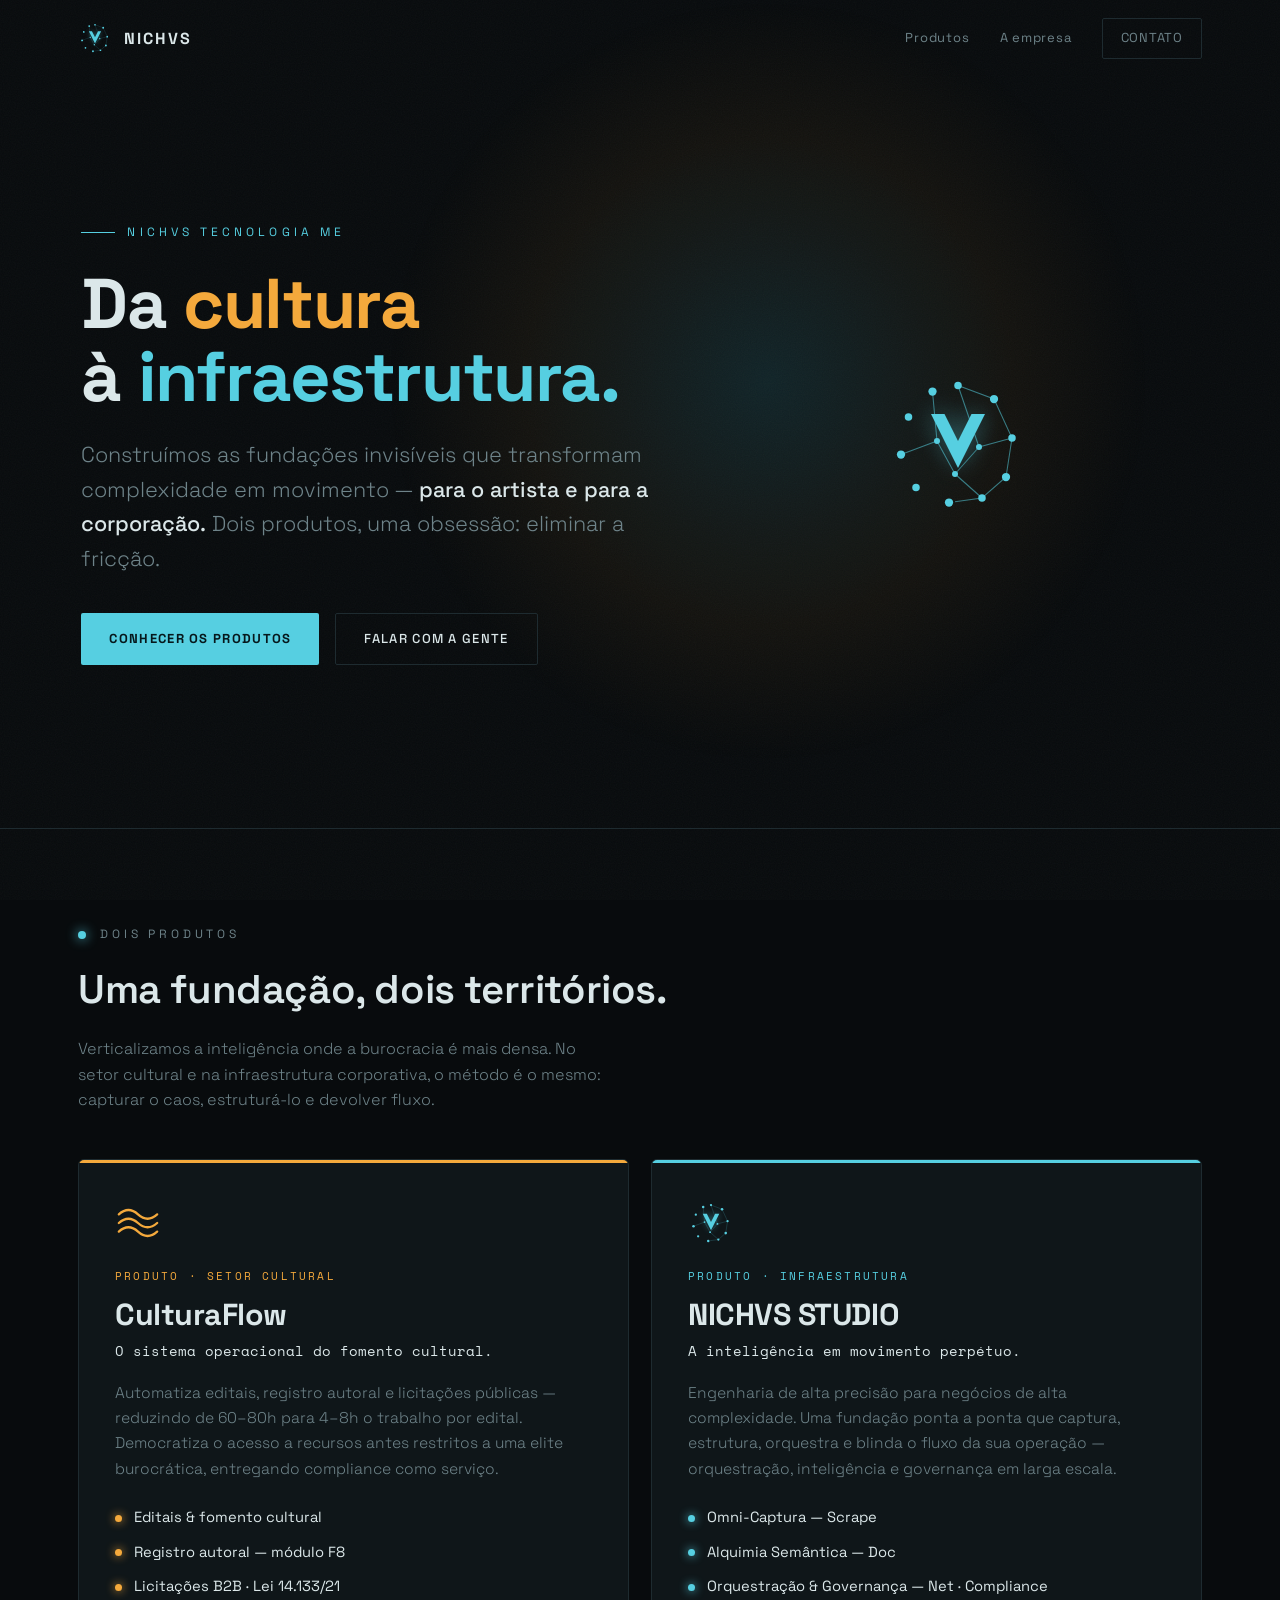
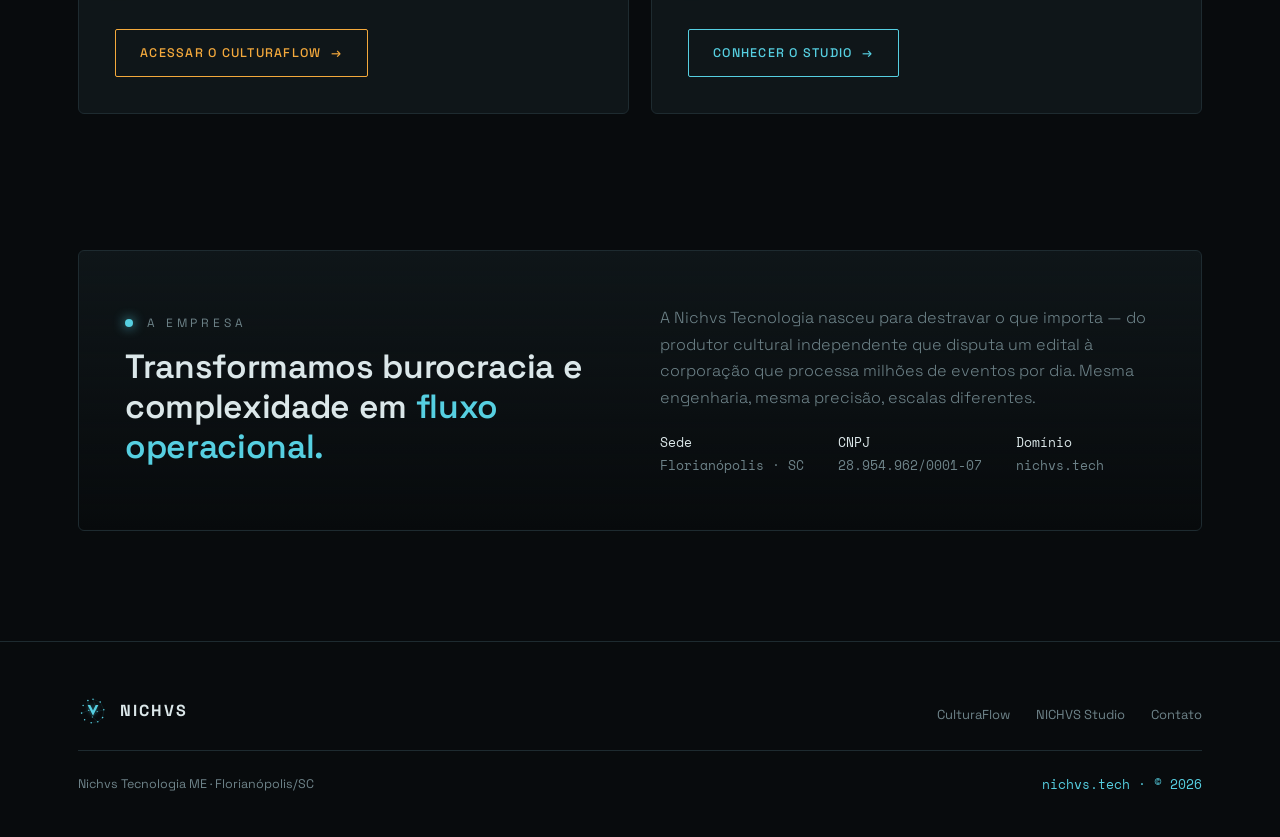
==== nichvs-tech.html @ a3f7020d "Add files via upload" ====
<!DOCTYPE html>
<html lang="pt-BR">
<head>
<meta charset="UTF-8" />
<meta name="viewport" content="width=device-width, initial-scale=1.0" />
<title>NICHVS Tecnologia — Da cultura à infraestrutura</title>
<meta name="description" content="Nichvs Tecnologia ME — dois produtos, uma obsessão: transformar complexidade em fluxo. CulturaFlow para o setor cultural e NICHVS STUDIO para infraestrutura de orquestração e governança." />
<link rel="preconnect" href="https://fonts.googleapis.com" />
<link rel="preconnect" href="https://fonts.gstatic.com" crossorigin />
<link href="https://fonts.googleapis.com/css2?family=Space+Grotesk:wght@300;400;500;600;700&family=Space+Mono:wght@400;700&display=swap" rel="stylesheet" />
<style>
  :root{
    --void:#080B0D;--surface:#0F1619;--surface-2:#131D21;
    --line:#1E2B30;--text:#DBE7E9;--muted:#6E8389;
    --brand:#56CFE1;          /* casa / Studio */
    --cultura:#F4A93C;        /* CulturaFlow */
    --maxw:1180px;
  }
  *{box-sizing:border-box;margin:0;padding:0}
  html{scroll-behavior:smooth;-webkit-text-size-adjust:100%}
  body{background:var(--void);color:var(--text);font-family:"Space Grotesk",system-ui,-apple-system,sans-serif;line-height:1.6;overflow-x:hidden;-webkit-font-smoothing:antialiased}
  body::before{content:"";position:fixed;inset:0;z-index:0;pointer-events:none;opacity:.04;background-image:url("data:image/svg+xml,%3Csvg xmlns='http://www.w3.org/2000/svg' width='160' height='160'%3E%3Cfilter id='n'%3E%3CfeTurbulence type='fractalNoise' baseFrequency='0.85' numOctaves='2'/%3E%3C/filter%3E%3Crect width='100%25' height='100%25' filter='url(%23n)'/%3E%3C/svg%3E")}
  .wrap{max-width:var(--maxw);margin:0 auto;padding:0 28px;position:relative;z-index:1}
  a{color:inherit;text-decoration:none}
  .mono{font-family:"Space Mono",ui-monospace,monospace}
  header{position:fixed;top:0;left:0;right:0;z-index:50;transition:background .35s ease,border-color .35s ease,padding .35s ease;border-bottom:1px solid transparent;padding:18px 0}
  header.scrolled{background:rgba(8,11,13,.78);-webkit-backdrop-filter:blur(14px);backdrop-filter:blur(14px);border-bottom:1px solid var(--line);padding:12px 0}
  .nav{display:flex;align-items:center;justify-content:space-between;gap:24px}
  .brand{display:flex;align-items:center;gap:12px;font-weight:700;letter-spacing:.12em}
  .brand svg{width:34px;height:34px;display:block}
  .nav-links{display:flex;gap:30px;align-items:center}
  .nav-links a{color:var(--muted);font-size:13px;letter-spacing:.06em;transition:color .2s}
  .nav-links a:hover{color:var(--text)}
  .nav-cta{border:1px solid var(--line);color:var(--text);padding:9px 18px;border-radius:2px;font-size:12px;letter-spacing:.12em;text-transform:uppercase;transition:all .25s}
  .nav-cta:hover{border-color:var(--brand);color:var(--brand);box-shadow:0 0 0 1px var(--brand) inset}
  @media(max-width:760px){.nav-links a:not(.nav-cta){display:none}}

  .hero{position:relative;min-height:92vh;display:flex;align-items:center;overflow:hidden}
  .hero-glow{position:absolute;top:46%;left:60%;transform:translate(-50%,-50%);width:820px;height:820px;max-width:130vw;border-radius:50%;background:radial-gradient(circle, rgba(86,207,225,.13) 0%, rgba(244,169,60,.05) 42%, transparent 66%);pointer-events:none;z-index:0}
  .hero-inner{display:grid;grid-template-columns:1.1fr .9fr;gap:48px;align-items:center;width:100%;padding:130px 0 70px}
  .eyebrow{font-size:12px;letter-spacing:.34em;text-transform:uppercase;color:var(--brand);display:flex;align-items:center;gap:12px;margin-bottom:26px}
  .eyebrow::before{content:"";width:34px;height:1px;background:var(--brand);display:inline-block}
  h1{font-size:clamp(2.5rem,6vw,4.4rem);line-height:1.04;font-weight:700;letter-spacing:-.02em}
  h1 .c{color:var(--cultura)}h1 .s{color:var(--brand)}
  .hero-tag{font-size:clamp(1.05rem,2.1vw,1.35rem);color:var(--muted);font-weight:300;max-width:42ch;margin-top:24px}
  .hero-tag b{color:var(--text);font-weight:500}
  .hero-actions{display:flex;gap:16px;flex-wrap:wrap;margin-top:36px}
  .btn{display:inline-flex;align-items:center;gap:10px;padding:15px 28px;border-radius:2px;font-size:13px;letter-spacing:.1em;text-transform:uppercase;font-weight:500;transition:all .25s}
  .btn-primary{background:var(--brand);color:#06181C;font-weight:700}
  .btn-primary:hover{background:#7BDDEC;transform:translateY(-2px);box-shadow:0 10px 30px -10px rgba(86,207,225,.5)}
  .btn-ghost{border:1px solid var(--line);color:var(--text)}
  .btn-ghost:hover{border-color:var(--brand);color:var(--brand)}
  .hero-mark{display:flex;justify-content:center;align-items:center}
  .hero-mark svg{width:min(380px,76vw);height:auto;overflow:visible}
  @media(max-width:880px){.hero-inner{grid-template-columns:1fr;gap:6px;padding:140px 0 60px}.hero-mark{order:-1;margin-bottom:14px}.hero-mark svg{width:min(240px,54vw)}}

  .net-line{stroke:var(--brand);stroke-width:1.4;opacity:.55;fill:none;stroke-dasharray:240;stroke-dashoffset:240;animation:draw 1.4s ease forwards}
  .net-node{fill:var(--brand)}
  .net-node.pulse{animation:pulse 3.2s ease-in-out infinite;transform-box:fill-box;transform-origin:center}
  .net-v{fill:var(--brand);filter:drop-shadow(0 0 16px rgba(86,207,225,.45))}
  @keyframes draw{to{stroke-dashoffset:0}}
  @keyframes pulse{0%,100%{opacity:.5;transform:scale(1)}50%{opacity:1;transform:scale(1.5)}}

  section{position:relative;z-index:1}
  .sec-label{font-size:12px;letter-spacing:.32em;text-transform:uppercase;color:var(--muted);display:flex;align-items:center;gap:14px;margin-bottom:14px}
  .sec-label::before{content:"";width:8px;height:8px;background:var(--brand);border-radius:50%;box-shadow:0 0 12px var(--brand);flex:none}

  .products{padding:96px 0 40px;border-top:1px solid var(--line)}
  .products-head{margin-bottom:46px}
  .products-head h2{font-size:clamp(1.7rem,3.6vw,2.5rem);font-weight:600;letter-spacing:-.01em;margin-top:6px}
  .products-head p{color:var(--muted);max-width:54ch;margin-top:14px;font-weight:300}
  .pgrid{display:grid;grid-template-columns:1fr 1fr;gap:22px}
  @media(max-width:840px){.pgrid{grid-template-columns:1fr}}

  .product{position:relative;background:var(--surface);border:1px solid var(--line);border-radius:6px;padding:40px 36px 36px;display:flex;flex-direction:column;overflow:hidden;transition:background .3s ease,transform .3s ease;--c:var(--brand)}
  .product:hover{background:var(--surface-2);transform:translateY(-3px)}
  .product::before{content:"";position:absolute;top:0;left:0;right:0;height:3px;background:var(--c)}
  .product-ico{width:46px;height:46px;margin-bottom:22px;color:var(--c)}
  .product-ico svg{width:100%;height:100%;display:block;overflow:visible}
  .product-eyebrow{font-family:"Space Mono",monospace;font-size:11px;letter-spacing:.2em;text-transform:uppercase;color:var(--c);margin-bottom:12px}
  .product h3{font-size:1.9rem;font-weight:700;letter-spacing:-.015em;line-height:1.1}
  .product .ptag{font-family:"Space Mono",monospace;font-size:13.5px;color:var(--text);margin:10px 0 18px}
  .product p.desc{color:var(--muted);font-size:.97rem;font-weight:300;line-height:1.64}
  .feats{list-style:none;margin:24px 0 30px;display:flex;flex-direction:column;gap:11px}
  .feats li{display:flex;align-items:center;gap:12px;font-size:.92rem;color:var(--text)}
  .feats li::before{content:"";width:7px;height:7px;border-radius:50%;background:var(--c);flex:none;box-shadow:0 0 10px var(--c)}
  .product .cta{margin-top:auto;display:inline-flex;align-items:center;gap:10px;align-self:flex-start;border:1px solid var(--c);color:var(--c);padding:13px 24px;border-radius:2px;font-size:12.5px;letter-spacing:.1em;text-transform:uppercase;font-weight:500;transition:all .25s}
  .product .cta:hover{background:var(--c);color:#06181C;font-weight:700}
  .product .cta span{transition:transform .25s}
  .product .cta:hover span{transform:translateX(4px)}

  .about{padding:96px 0 110px}
  .about-box{border:1px solid var(--line);border-radius:6px;background:linear-gradient(180deg,var(--surface),rgba(15,22,25,0));padding:54px 46px;display:grid;grid-template-columns:1fr 1fr;gap:40px;align-items:center}
  @media(max-width:760px){.about-box{grid-template-columns:1fr;gap:24px;padding:40px 30px}}
  .about-box h2{font-size:clamp(1.5rem,3vw,2.1rem);font-weight:600;letter-spacing:-.01em;line-height:1.2}
  .about-box h2 .hl{color:var(--brand)}
  .about-box p{color:var(--muted);font-weight:300;line-height:1.66}
  .about-meta{display:flex;gap:34px;flex-wrap:wrap;margin-top:22px;font-family:"Space Mono",monospace;font-size:12.5px;color:var(--muted)}
  .about-meta b{color:var(--text);font-weight:400;display:block;margin-bottom:3px}

  footer{border-top:1px solid var(--line);padding:54px 0 40px}
  .foot{display:flex;justify-content:space-between;align-items:flex-end;gap:30px;flex-wrap:wrap}
  .foot .brand{letter-spacing:.12em}.foot .brand svg{width:30px;height:30px}
  .foot-links{display:flex;gap:26px;font-size:13px;color:var(--muted)}
  .foot-links a:hover{color:var(--text)}
  .foot-meta{color:var(--muted);font-size:12.5px;line-height:1.9;text-align:right;width:100%;margin-top:24px;border-top:1px solid var(--line);padding-top:22px;display:flex;justify-content:space-between;flex-wrap:wrap;gap:10px}
  .foot-meta .mono{color:var(--brand)}
  @media(max-width:600px){.foot-meta{text-align:left}}

  .reveal{opacity:0;transform:translateY(26px);transition:opacity .7s ease,transform .7s ease}
  .reveal.in{opacity:1;transform:none}
  @media(prefers-reduced-motion:reduce){*{animation:none!important;transition:none!important}.reveal{opacity:1;transform:none}.net-line{stroke-dashoffset:0}html{scroll-behavior:auto}}
</style>
</head>
<body>
<svg width="0" height="0" style="position:absolute" aria-hidden="true">
  <symbol id="logo" viewBox="0 0 200 200">
    <g>
      <path class="net-line" d="M100 22 L148 40 L172 92 L164 144 L132 172 L88 178 L44 158 L24 114 L34 64 L66 30 Z"/>
      <path class="net-line" d="M100 22 L128 104 M66 30 L72 96 M72 96 L96 140 M128 104 L96 140 M24 114 L72 96 M172 92 L128 104 M132 172 L96 140"/>
    </g>
    <g>
      <circle class="net-node pulse" cx="100" cy="22" r="5"/>
      <circle class="net-node pulse" cx="148" cy="40" r="5.5" style="animation-delay:.3s"/>
      <circle class="net-node pulse" cx="172" cy="92" r="5" style="animation-delay:.6s"/>
      <circle class="net-node pulse" cx="164" cy="144" r="5.5" style="animation-delay:.2s"/>
      <circle class="net-node pulse" cx="132" cy="172" r="5" style="animation-delay:.9s"/>
      <circle class="net-node pulse" cx="88" cy="178" r="5.5" style="animation-delay:.5s"/>
      <circle class="net-node pulse" cx="44" cy="158" r="5" style="animation-delay:1.1s"/>
      <circle class="net-node pulse" cx="24" cy="114" r="5.5" style="animation-delay:.4s"/>
      <circle class="net-node pulse" cx="34" cy="64" r="5" style="animation-delay:.8s"/>
      <circle class="net-node pulse" cx="66" cy="30" r="5.5" style="animation-delay:1.3s"/>
      <circle class="net-node pulse" cx="72" cy="96" r="4" style="animation-delay:.7s"/>
      <circle class="net-node pulse" cx="128" cy="104" r="4" style="animation-delay:1s"/>
      <circle class="net-node pulse" cx="96" cy="140" r="4" style="animation-delay:.15s"/>
    </g>
    <path class="net-v" d="M64 60 L100 132 L136 60 L118 60 L100 96 L82 60 Z"/>
  </symbol>
</svg>

<header id="head">
  <div class="wrap nav">
    <a class="brand" href="#top" aria-label="NICHVS"><svg><use href="#logo"/></svg><span>NICHVS</span></a>
    <nav class="nav-links">
      <a href="#produtos">Produtos</a>
      <a href="#sobre">A empresa</a>
      <a class="nav-cta" href="mailto:contato@nichvs.tech">Contato</a>
    </nav>
  </div>
</header>

<main id="top">
  <section class="hero">
    <div class="hero-glow"></div>
    <div class="wrap">
      <div class="hero-inner">
        <div class="hero-copy">
          <div class="eyebrow">Nichvs Tecnologia ME</div>
          <h1>Da <span class="c">cultura</span><br>à <span class="s">infraestrutura.</span></h1>
          <p class="hero-tag">Construímos as fundações invisíveis que transformam complexidade em movimento — <b>para o artista e para a corporação.</b> Dois produtos, uma obsessão: eliminar a fricção.</p>
          <div class="hero-actions">
            <a class="btn btn-primary" href="#produtos">Conhecer os produtos</a>
            <a class="btn btn-ghost" href="mailto:contato@nichvs.tech">Falar com a gente</a>
          </div>
        </div>
        <div class="hero-mark"><svg><use href="#logo"/></svg></div>
      </div>
    </div>
  </section>

  <section class="products" id="produtos">
    <div class="wrap">
      <div class="products-head">
        <div class="sec-label reveal">Dois produtos</div>
        <h2 class="reveal">Uma fundação, dois territórios.</h2>
        <p class="reveal">Verticalizamos a inteligência onde a burocracia é mais densa. No setor cultural e na infraestrutura corporativa, o método é o mesmo: capturar o caos, estruturá-lo e devolver fluxo.</p>
      </div>

      <div class="pgrid">
        <!-- CulturaFlow -->
        <article class="product reveal" style="--c:var(--cultura)">
          <div class="product-ico">
            <svg viewBox="0 0 48 48" fill="none" stroke="currentColor" stroke-width="2.4" stroke-linecap="round">
              <path d="M4 15 Q14 6 24 15 T44 15"/>
              <path d="M4 24 Q14 15 24 24 T44 24"/>
              <path d="M4 33 Q14 24 24 33 T44 33"/>
            </svg>
          </div>
          <div class="product-eyebrow">Produto · Setor cultural</div>
          <h3>CulturaFlow</h3>
          <div class="ptag">O sistema operacional do fomento cultural.</div>
          <p class="desc">Automatiza editais, registro autoral e licitações públicas — reduzindo de 60–80h para 4–8h o trabalho por edital. Democratiza o acesso a recursos antes restritos a uma elite burocrática, entregando compliance como serviço.</p>
          <ul class="feats">
            <li>Editais &amp; fomento cultural</li>
            <li>Registro autoral — módulo F8</li>
            <li>Licitações B2B · Lei 14.133/21</li>
          </ul>
          <a class="cta" href="https://culturaflow.netlify.app" target="_blank" rel="noopener">Acessar o CulturaFlow <span>&rarr;</span></a>
        </article>

        <!-- NICHVS STUDIO -->
        <article class="product reveal" style="--c:var(--brand)">
          <div class="product-ico">
            <svg viewBox="0 0 48 48"><use href="#logo"/></svg>
          </div>
          <div class="product-eyebrow">Produto · Infraestrutura</div>
          <h3>NICHVS STUDIO</h3>
          <div class="ptag">A inteligência em movimento perpétuo.</div>
          <p class="desc">Engenharia de alta precisão para negócios de alta complexidade. Uma fundação ponta a ponta que captura, estrutura, orquestra e blinda o fluxo da sua operação — orquestração, inteligência e governança em larga escala.</p>
          <ul class="feats">
            <li>Omni-Captura — Scrape</li>
            <li>Alquimia Semântica — Doc</li>
            <li>Orquestração &amp; Governança — Net · Compliance</li>
          </ul>
          <a class="cta" href="https://nichvs.studio" target="_blank" rel="noopener">Conhecer o Studio <span>&rarr;</span></a>
        </article>
      </div>
    </div>
  </section>

  <section class="about" id="sobre">
    <div class="wrap">
      <div class="about-box reveal">
        <div>
          <div class="sec-label">A empresa</div>
          <h2>Transformamos burocracia e complexidade em <span class="hl">fluxo operacional.</span></h2>
        </div>
        <div>
          <p>A Nichvs Tecnologia nasceu para destravar o que importa — do produtor cultural independente que disputa um edital à corporação que processa milhões de eventos por dia. Mesma engenharia, mesma precisão, escalas diferentes.</p>
          <div class="about-meta">
            <div><b>Sede</b>Florianópolis · SC</div>
            <div><b>CNPJ</b>28.954.962/0001-07</div>
            <div><b>Domínio</b>nichvs.tech</div>
          </div>
        </div>
      </div>
    </div>
  </section>
</main>

<footer>
  <div class="wrap">
    <div class="foot">
      <a class="brand" href="#top"><svg><use href="#logo"/></svg><span>NICHVS</span></a>
      <div class="foot-links">
        <a href="https://culturaflow.netlify.app" target="_blank" rel="noopener">CulturaFlow</a>
        <a href="https://nichvs.studio" target="_blank" rel="noopener">NICHVS Studio</a>
        <a href="mailto:contato@nichvs.tech">Contato</a>
      </div>
    </div>
    <div class="foot-meta">
      <span>Nichvs Tecnologia ME · Florianópolis/SC</span>
      <span class="mono">nichvs.tech · © <span id="yr"></span></span>
    </div>
  </div>
</footer>

<script>
(function(){"use strict";
  var yr=document.getElementById("yr");if(yr){yr.textContent=new Date().getFullYear();}
  var head=document.getElementById("head");
  function onScroll(){if(window.pageYOffset>40){head.classList.add("scrolled");}else{head.classList.remove("scrolled");}}
  window.addEventListener("scroll",onScroll,{passive:true});onScroll();
  var items=document.querySelectorAll(".reveal");
  if("IntersectionObserver" in window){
    var io=new IntersectionObserver(function(entries){for(var i=0;i<entries.length;i++){if(entries[i].isIntersecting){entries[i].target.classList.add("in");io.unobserve(entries[i].target);}}},{threshold:0.12,rootMargin:"0px 0px -40px 0px"});
    for(var j=0;j<items.length;j++){io.observe(items[j]);}
  }else{for(var k=0;k<items.length;k++){items[k].classList.add("in");}}
})();
</script>
</body>
</html>
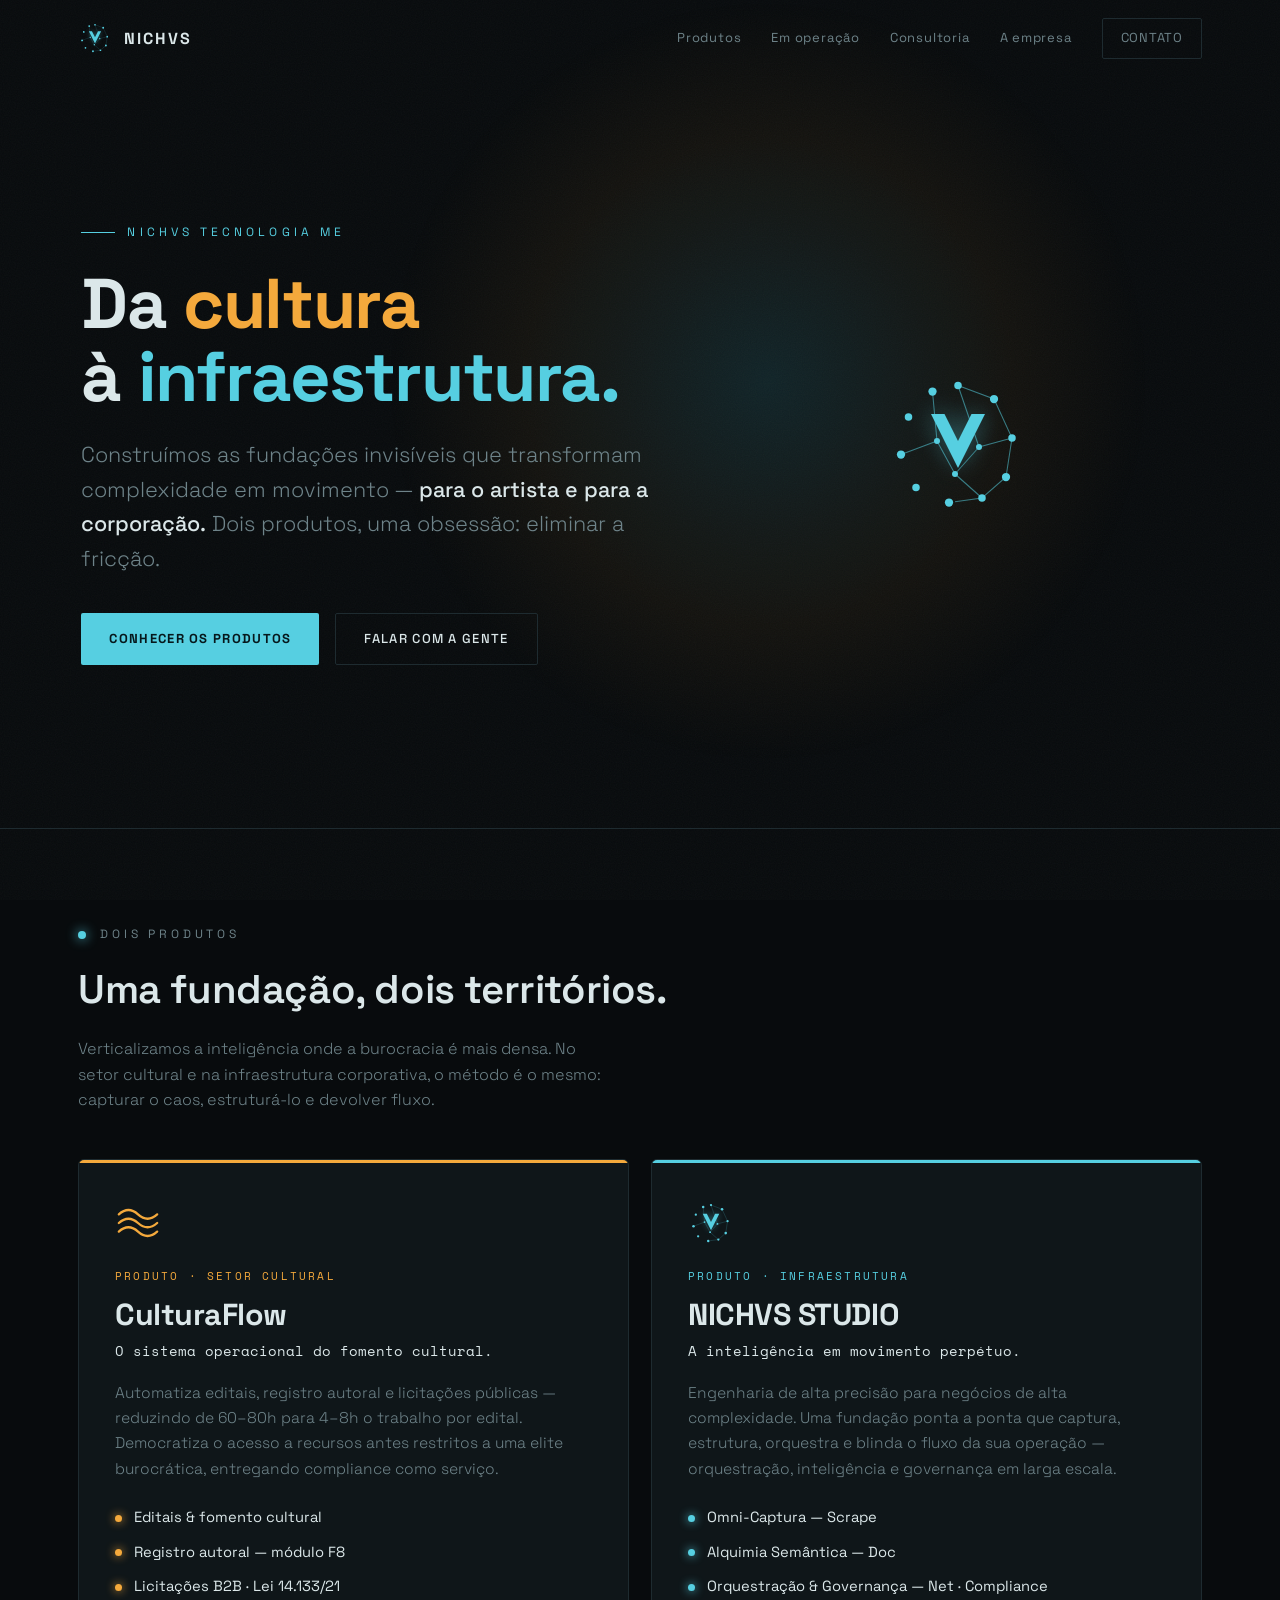
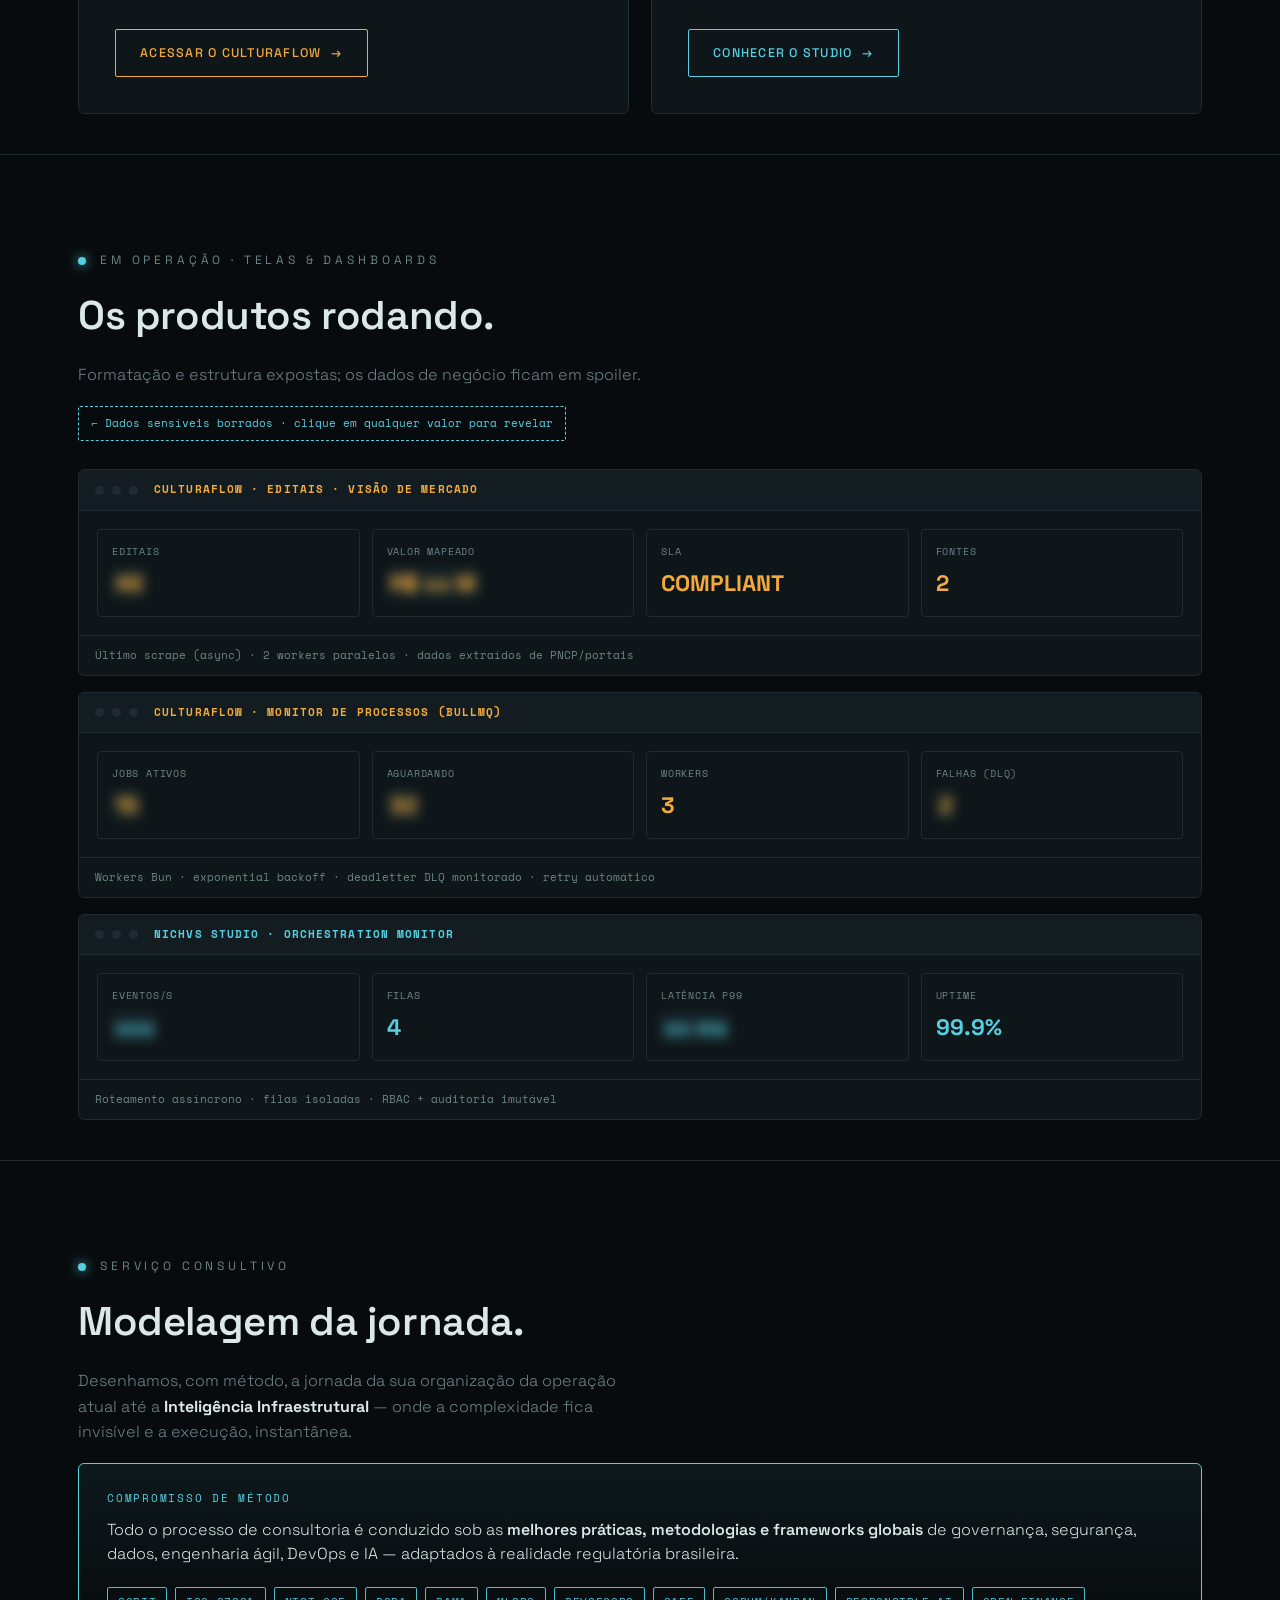
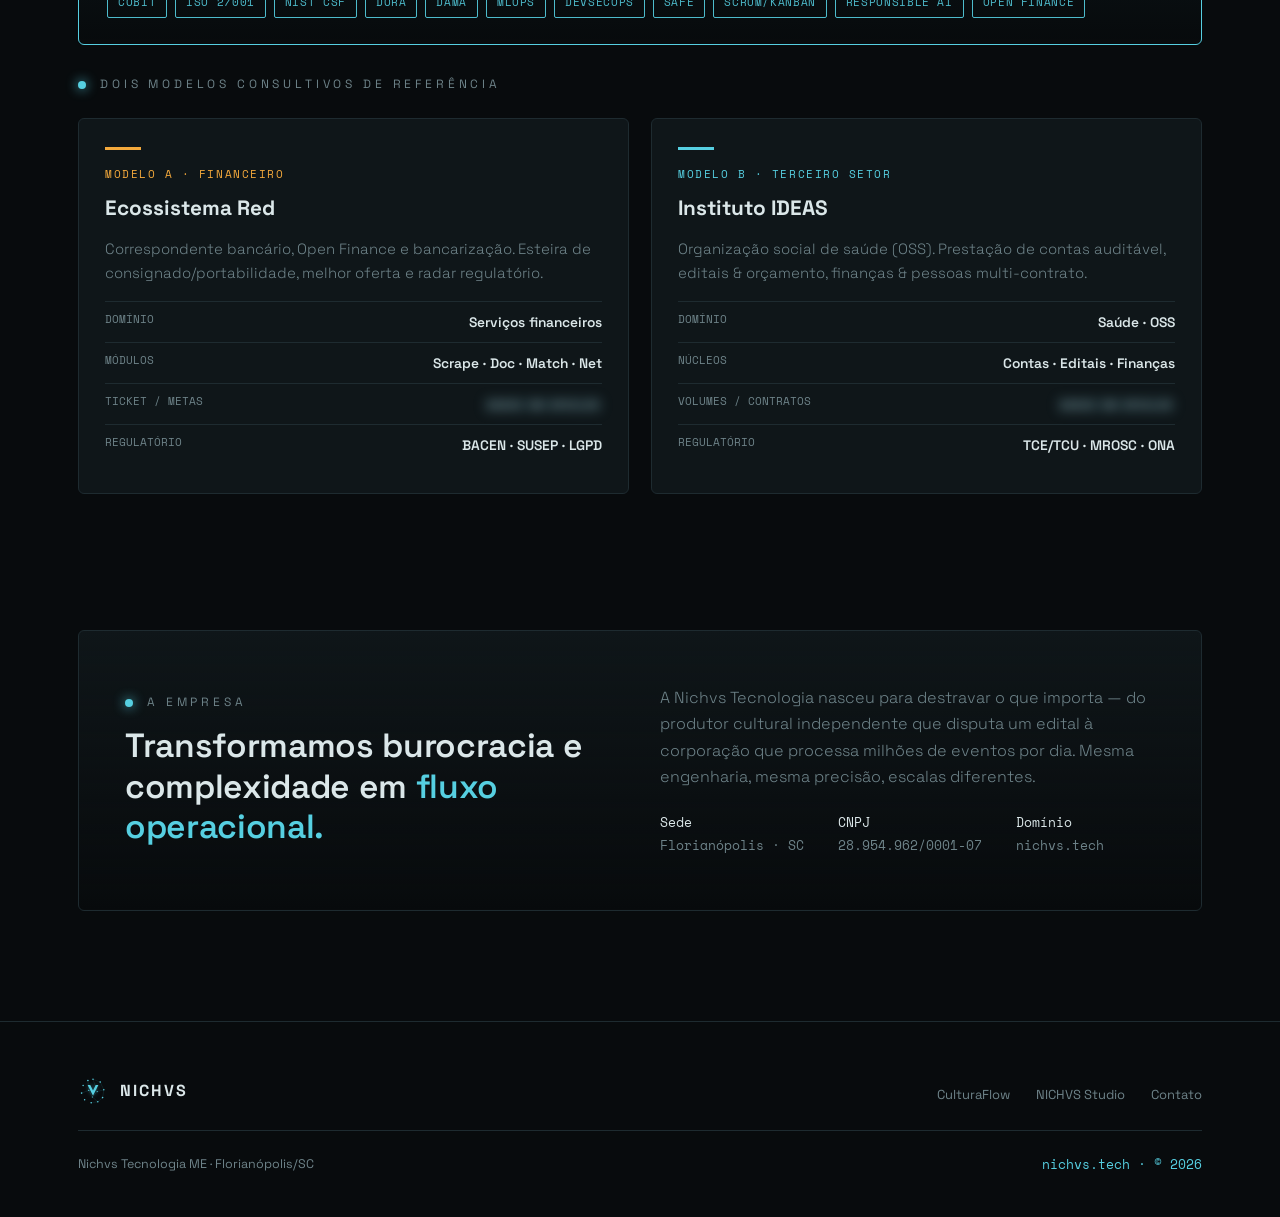
==== commit 7523b986: "Add files via upload" ====
--- a/nichvs-tech.html
+++ b/nichvs-tech.html
@@ -110,6 +110,43 @@
   .reveal{opacity:0;transform:translateY(26px);transition:opacity .7s ease,transform .7s ease}
   .reveal.in{opacity:1;transform:none}
   @media(prefers-reduced-motion:reduce){*{animation:none!important;transition:none!important}.reveal{opacity:1;transform:none}.net-line{stroke-dashoffset:0}html{scroll-behavior:auto}}
+  .telas{display:flex;flex-direction:column;gap:16px;margin-top:8px}
+  .dash{background:var(--surface);border:1px solid var(--line);border-radius:6px;overflow:hidden;--c:var(--brand)}
+  .dash.cf{--c:var(--cultura)}.dash.st{--c:var(--brand)}
+  .dash-bar{display:flex;align-items:center;gap:8px;padding:11px 16px;border-bottom:1px solid var(--line);background:var(--surface-2)}
+  .dash-bar .dot{width:9px;height:9px;border-radius:50%;background:var(--line)}
+  .dash-bar .dt{font-family:"Space Mono",monospace;font-size:11px;letter-spacing:.1em;text-transform:uppercase;color:var(--muted);margin-left:8px}
+  .dash-bar .dt b{color:var(--c)}
+  .dash-body{padding:18px;display:grid;grid-template-columns:repeat(4,1fr);gap:12px}
+  @media(max-width:620px){.dash-body{grid-template-columns:repeat(2,1fr)}}
+  .metric{border:1px solid var(--line);border-radius:4px;padding:14px}
+  .metric .ml{font-family:"Space Mono",monospace;font-size:10px;letter-spacing:.08em;text-transform:uppercase;color:var(--muted)}
+  .metric .mv{font-weight:700;font-size:1.4rem;margin-top:6px;color:var(--c)}
+  .dash-foot{padding:11px 16px;border-top:1px solid var(--line);font-family:"Space Mono",monospace;font-size:10.5px;color:var(--muted)}
+  .spoiler{filter:blur(6px);cursor:pointer;transition:filter .18s,background .18s;background:rgba(86,207,225,.08);border-radius:2px;padding:0 3px;user-select:none}
+  .spoiler:hover{background:rgba(86,207,225,.15)}
+  .spoiler.revealed{filter:none;user-select:auto;background:transparent}
+  .spoiler-note{font-family:"Space Mono",monospace;font-size:11px;color:var(--brand);border:1px dashed var(--brand);padding:8px 12px;display:inline-flex;gap:8px;align-items:center;margin:4px 0 20px;border-radius:2px}
+  .op{padding:96px 0 40px;border-top:1px solid var(--line)}
+  .op h2{font-size:clamp(1.7rem,3.6vw,2.5rem);font-weight:600;letter-spacing:-.01em;margin:6px 0 14px}
+  .op .lead{color:var(--muted);max-width:58ch;font-weight:300;margin-bottom:14px}
+  .method{border:1px solid var(--brand);border-radius:6px;background:linear-gradient(180deg,rgba(86,207,225,.07),transparent);padding:26px 28px;margin:18px 0 30px}
+  .method .mt{font-family:"Space Mono",monospace;font-size:11px;letter-spacing:.16em;text-transform:uppercase;color:var(--brand);margin-bottom:10px}
+  .method p{color:var(--text);font-weight:300;line-height:1.55}
+  .method p b{font-weight:600;color:var(--text)}
+  .fwchips{display:flex;flex-wrap:wrap;gap:8px;margin-top:20px}
+  .fwchip{font-family:"Space Mono",monospace;font-size:10.5px;letter-spacing:.06em;text-transform:uppercase;color:var(--brand);border:1px solid var(--brand);padding:6px 10px;border-radius:2px;opacity:.9}
+  .models{display:grid;grid-template-columns:1fr 1fr;gap:22px;margin-top:24px}
+  @media(max-width:760px){.models{grid-template-columns:1fr}}
+  .model{background:var(--surface);border:1px solid var(--line);border-radius:6px;padding:28px 26px;--c:var(--brand)}
+  .model.fin{--c:var(--cultura)}.model.oss{--c:var(--brand)}
+  .model::before{content:"";display:block;width:36px;height:3px;background:var(--c);margin-bottom:16px}
+  .model .mk{font-family:"Space Mono",monospace;font-size:11px;letter-spacing:.14em;text-transform:uppercase;color:var(--c);margin-bottom:8px}
+  .model h4{font-size:1.3rem;font-weight:700;margin-bottom:12px}
+  .model p{color:var(--muted);font-weight:300;font-size:.93rem;margin-bottom:16px}
+  .model .mrow{display:flex;justify-content:space-between;gap:10px;padding:9px 0;border-top:1px solid var(--line);font-size:.86rem}
+  .model .mrow span{color:var(--muted);font-family:"Space Mono",monospace;font-size:11px;text-transform:uppercase}
+  .model .mrow b{color:var(--text);font-weight:600;text-align:right}
 </style>
 </head>
 <body>
@@ -143,6 +180,8 @@
     <a class="brand" href="#top" aria-label="NICHVS"><svg><use href="#logo"/></svg><span>NICHVS</span></a>
     <nav class="nav-links">
       <a href="#produtos">Produtos</a>
+      <a href="#operacao">Em operação</a>
+      <a href="#consultoria">Consultoria</a>
       <a href="#sobre">A empresa</a>
       <a class="nav-cta" href="mailto:contato@nichvs.tech">Contato</a>
     </nav>
@@ -218,6 +257,74 @@
     </div>
   </section>
 
+  <section class="op" id="operacao">
+    <div class="wrap">
+      <div class="sec-label reveal">Em operação · Telas &amp; Dashboards</div>
+      <h2 class="reveal">Os produtos rodando.</h2>
+      <p class="lead reveal">Formatação e estrutura expostas; os dados de negócio ficam em spoiler.</p>
+      <div class="spoiler-note reveal">⌐ Dados sensíveis borrados · clique em qualquer valor para revelar</div>
+      <div class="telas reveal">
+        <div class="dash cf"><div class="dash-bar"><span class="dot"></span><span class="dot"></span><span class="dot"></span><span class="dt"><b>CulturaFlow · Editais · Visão de Mercado</b></span></div>
+          <div class="dash-body">
+            <div class="metric"><div class="ml">Editais</div><div class="mv"><span class="spoiler">46</span></div></div>
+            <div class="metric"><div class="ml">Valor mapeado</div><div class="mv"><span class="spoiler">R$ xx M</span></div></div>
+            <div class="metric"><div class="ml">SLA</div><div class="mv">COMPLIANT</div></div>
+            <div class="metric"><div class="ml">Fontes</div><div class="mv">2</div></div>
+          </div>
+          <div class="dash-foot">Último scrape (async) · 2 workers paralelos · dados extraídos de PNCP/portais</div>
+        </div>
+        <div class="dash cf"><div class="dash-bar"><span class="dot"></span><span class="dot"></span><span class="dot"></span><span class="dt"><b>CulturaFlow · Monitor de Processos (BullMQ)</b></span></div>
+          <div class="dash-body">
+            <div class="metric"><div class="ml">Jobs ativos</div><div class="mv"><span class="spoiler">15</span></div></div>
+            <div class="metric"><div class="ml">Aguardando</div><div class="mv"><span class="spoiler">32</span></div></div>
+            <div class="metric"><div class="ml">Workers</div><div class="mv">3</div></div>
+            <div class="metric"><div class="ml">Falhas (DLQ)</div><div class="mv"><span class="spoiler">2</span></div></div>
+          </div>
+          <div class="dash-foot">Workers Bun · exponential backoff · deadletter DLQ monitorado · retry automático</div>
+        </div>
+        <div class="dash st"><div class="dash-bar"><span class="dot"></span><span class="dot"></span><span class="dot"></span><span class="dt"><b>NICHVS STUDIO · Orchestration Monitor</b></span></div>
+          <div class="dash-body">
+            <div class="metric"><div class="ml">Eventos/s</div><div class="mv"><span class="spoiler">xxx</span></div></div>
+            <div class="metric"><div class="ml">Filas</div><div class="mv">4</div></div>
+            <div class="metric"><div class="ml">Latência p99</div><div class="mv"><span class="spoiler">xx ms</span></div></div>
+            <div class="metric"><div class="ml">Uptime</div><div class="mv">99.9%</div></div>
+          </div>
+          <div class="dash-foot">Roteamento assíncrono · filas isoladas · RBAC + auditoria imutável</div>
+        </div>
+      </div>
+    </div>
+  </section>
+
+  <section class="op" id="consultoria" style="padding-bottom:40px">
+    <div class="wrap">
+      <div class="sec-label reveal">Serviço consultivo</div>
+      <h2 class="reveal">Modelagem da jornada.</h2>
+      <p class="lead reveal">Desenhamos, com método, a jornada da sua organização da operação atual até a <b style="color:var(--text)">Inteligência Infraestrutural</b> — onde a complexidade fica invisível e a execução, instantânea.</p>
+      <div class="method reveal">
+        <div class="mt">Compromisso de método</div>
+        <p>Todo o processo de consultoria é conduzido sob as <b>melhores práticas, metodologias e frameworks globais</b> de governança, segurança, dados, engenharia ágil, DevOps e IA — adaptados à realidade regulatória brasileira.</p>
+        <div class="fwchips"><span class="fwchip">COBIT</span><span class="fwchip">ISO 27001</span><span class="fwchip">NIST CSF</span><span class="fwchip">DORA</span><span class="fwchip">DAMA</span><span class="fwchip">MLOps</span><span class="fwchip">DevSecOps</span><span class="fwchip">SAFe</span><span class="fwchip">Scrum/Kanban</span><span class="fwchip">Responsible AI</span><span class="fwchip">Open Finance</span></div>
+      </div>
+      <div class="sec-label reveal">Dois modelos consultivos de referência</div>
+      <div class="models reveal">
+        <div class="model fin"><div class="mk">Modelo A · Financeiro</div><h4>Ecossistema Red</h4>
+          <p>Correspondente bancário, Open Finance e bancarização. Esteira de consignado/portabilidade, melhor oferta e radar regulatório.</p>
+          <div class="mrow"><span>Domínio</span><b>Serviços financeiros</b></div>
+          <div class="mrow"><span>Módulos</span><b>Scrape · Doc · Match · Net</b></div>
+          <div class="mrow"><span>Ticket / metas</span><b><span class="spoiler">dados em spoiler</span></b></div>
+          <div class="mrow"><span>Regulatório</span><b>BACEN · SUSEP · LGPD</b></div>
+        </div>
+        <div class="model oss"><div class="mk">Modelo B · Terceiro Setor</div><h4>Instituto IDEAS</h4>
+          <p>Organização social de saúde (OSS). Prestação de contas auditável, editais &amp; orçamento, finanças &amp; pessoas multi-contrato.</p>
+          <div class="mrow"><span>Domínio</span><b>Saúde · OSS</b></div>
+          <div class="mrow"><span>Núcleos</span><b>Contas · Editais · Finanças</b></div>
+          <div class="mrow"><span>Volumes / contratos</span><b><span class="spoiler">dados em spoiler</span></b></div>
+          <div class="mrow"><span>Regulatório</span><b>TCE/TCU · MROSC · ONA</b></div>
+        </div>
+      </div>
+    </div>
+  </section>
+
   <section class="about" id="sobre">
     <div class="wrap">
       <div class="about-box reveal">
@@ -266,6 +373,7 @@
     var io=new IntersectionObserver(function(entries){for(var i=0;i<entries.length;i++){if(entries[i].isIntersecting){entries[i].target.classList.add("in");io.unobserve(entries[i].target);}}},{threshold:0.12,rootMargin:"0px 0px -40px 0px"});
     for(var j=0;j<items.length;j++){io.observe(items[j]);}
   }else{for(var k=0;k<items.length;k++){items[k].classList.add("in");}}
+  var sp=document.querySelectorAll(".spoiler");for(var q=0;q<sp.length;q++){sp[q].addEventListener("click",function(){this.classList.toggle("revealed");});}
 })();
 </script>
 </body>
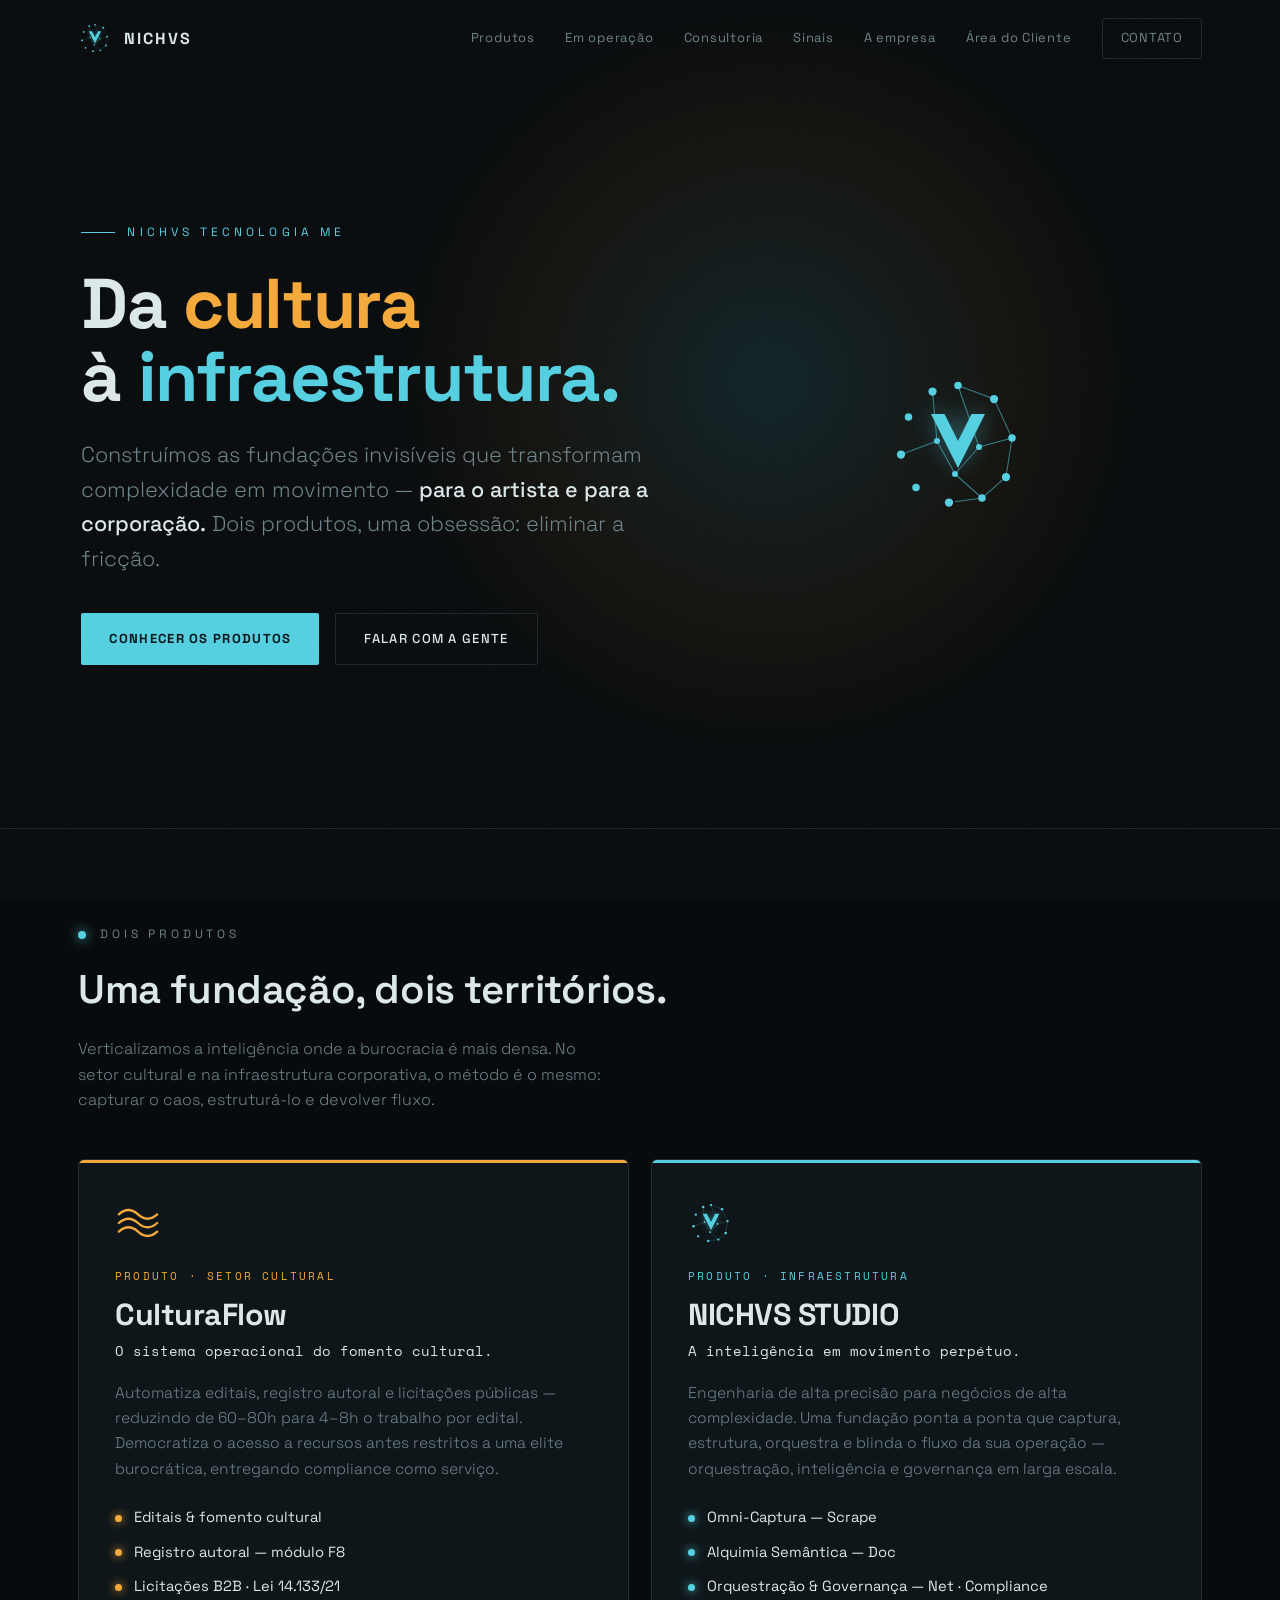
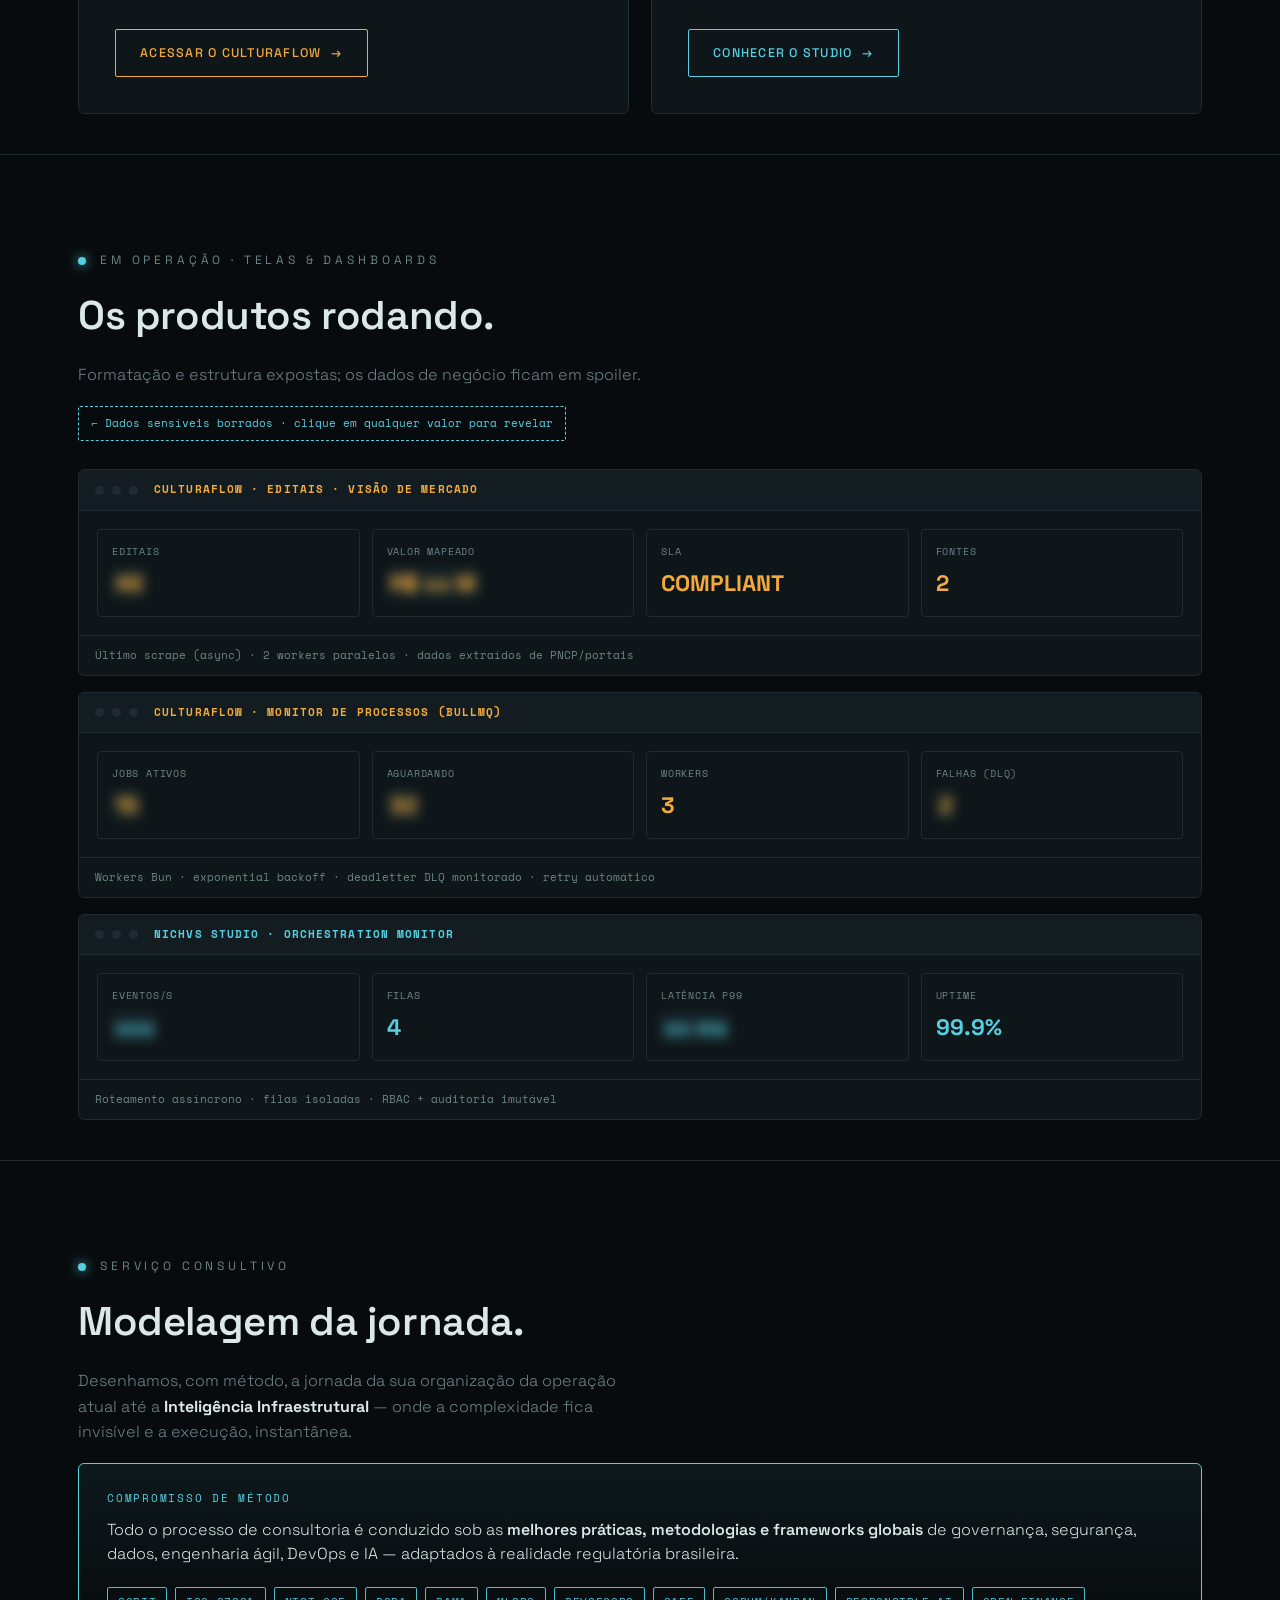
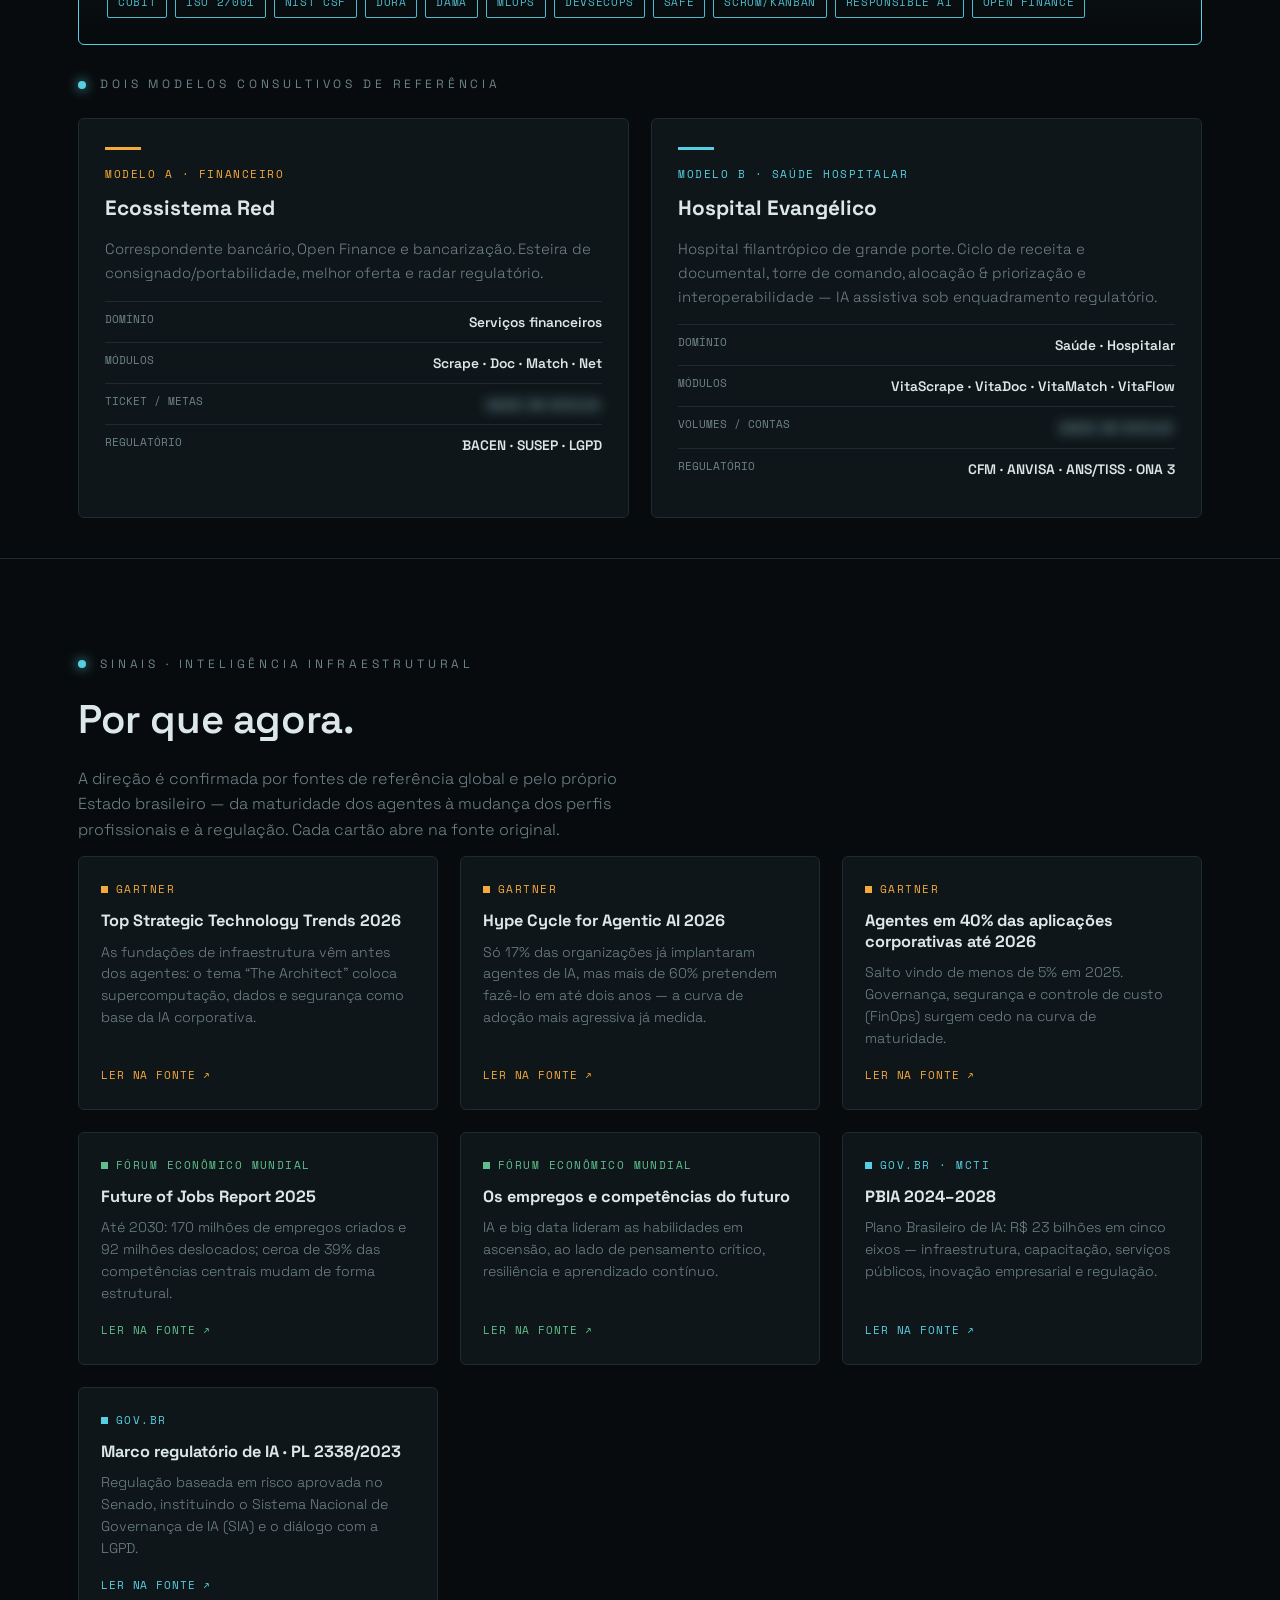
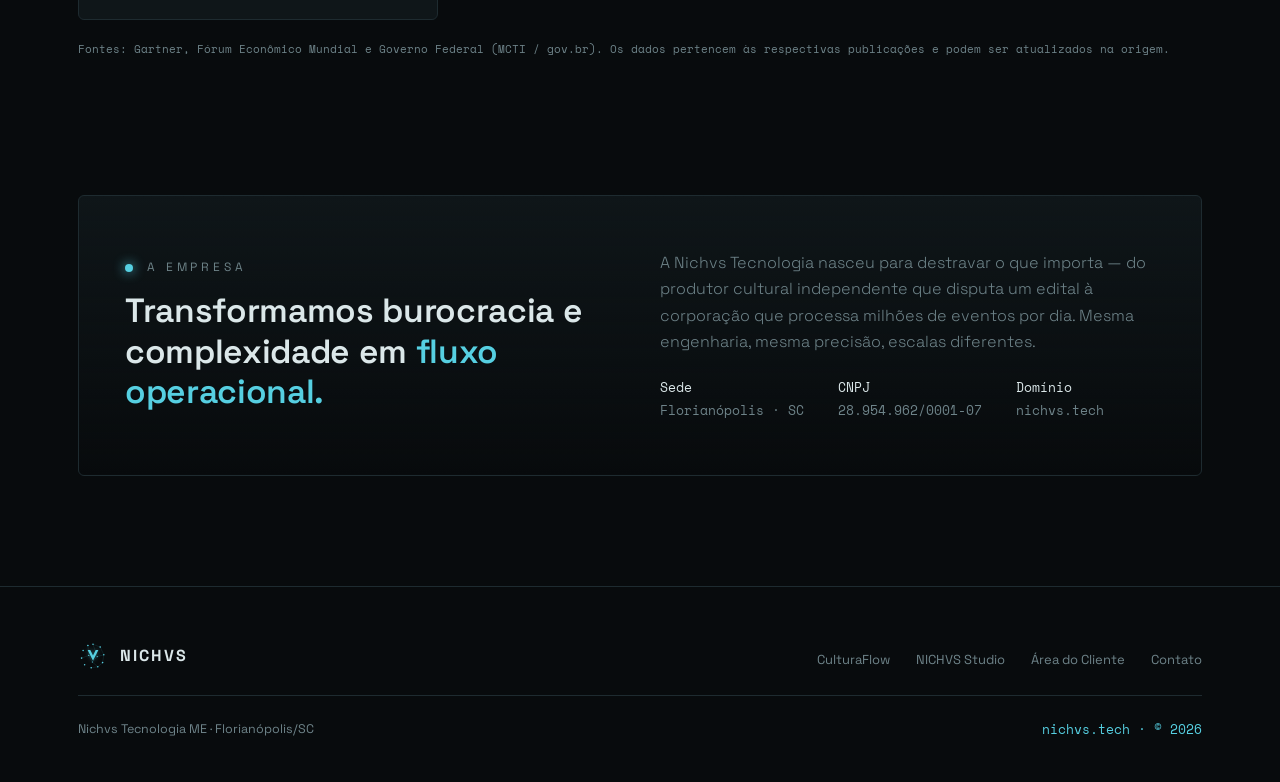
==== commit f9d72308: "Add files via upload" ====
--- a/nichvs-tech.html
+++ b/nichvs-tech.html
@@ -8,146 +8,7 @@
 <link rel="preconnect" href="https://fonts.googleapis.com" />
 <link rel="preconnect" href="https://fonts.gstatic.com" crossorigin />
 <link href="https://fonts.googleapis.com/css2?family=Space+Grotesk:wght@300;400;500;600;700&family=Space+Mono:wght@400;700&display=swap" rel="stylesheet" />
-<style>
-  :root{
-    --void:#080B0D;--surface:#0F1619;--surface-2:#131D21;
-    --line:#1E2B30;--text:#DBE7E9;--muted:#6E8389;
-    --brand:#56CFE1;          /* casa / Studio */
-    --cultura:#F4A93C;        /* CulturaFlow */
-    --maxw:1180px;
-  }
-  *{box-sizing:border-box;margin:0;padding:0}
-  html{scroll-behavior:smooth;-webkit-text-size-adjust:100%}
-  body{background:var(--void);color:var(--text);font-family:"Space Grotesk",system-ui,-apple-system,sans-serif;line-height:1.6;overflow-x:hidden;-webkit-font-smoothing:antialiased}
-  body::before{content:"";position:fixed;inset:0;z-index:0;pointer-events:none;opacity:.04;background-image:url("data:image/svg+xml,%3Csvg xmlns='http://www.w3.org/2000/svg' width='160' height='160'%3E%3Cfilter id='n'%3E%3CfeTurbulence type='fractalNoise' baseFrequency='0.85' numOctaves='2'/%3E%3C/filter%3E%3Crect width='100%25' height='100%25' filter='url(%23n)'/%3E%3C/svg%3E")}
-  .wrap{max-width:var(--maxw);margin:0 auto;padding:0 28px;position:relative;z-index:1}
-  a{color:inherit;text-decoration:none}
-  .mono{font-family:"Space Mono",ui-monospace,monospace}
-  header{position:fixed;top:0;left:0;right:0;z-index:50;transition:background .35s ease,border-color .35s ease,padding .35s ease;border-bottom:1px solid transparent;padding:18px 0}
-  header.scrolled{background:rgba(8,11,13,.78);-webkit-backdrop-filter:blur(14px);backdrop-filter:blur(14px);border-bottom:1px solid var(--line);padding:12px 0}
-  .nav{display:flex;align-items:center;justify-content:space-between;gap:24px}
-  .brand{display:flex;align-items:center;gap:12px;font-weight:700;letter-spacing:.12em}
-  .brand svg{width:34px;height:34px;display:block}
-  .nav-links{display:flex;gap:30px;align-items:center}
-  .nav-links a{color:var(--muted);font-size:13px;letter-spacing:.06em;transition:color .2s}
-  .nav-links a:hover{color:var(--text)}
-  .nav-cta{border:1px solid var(--line);color:var(--text);padding:9px 18px;border-radius:2px;font-size:12px;letter-spacing:.12em;text-transform:uppercase;transition:all .25s}
-  .nav-cta:hover{border-color:var(--brand);color:var(--brand);box-shadow:0 0 0 1px var(--brand) inset}
-  @media(max-width:760px){.nav-links a:not(.nav-cta){display:none}}
-
-  .hero{position:relative;min-height:92vh;display:flex;align-items:center;overflow:hidden}
-  .hero-glow{position:absolute;top:46%;left:60%;transform:translate(-50%,-50%);width:820px;height:820px;max-width:130vw;border-radius:50%;background:radial-gradient(circle, rgba(86,207,225,.13) 0%, rgba(244,169,60,.05) 42%, transparent 66%);pointer-events:none;z-index:0}
-  .hero-inner{display:grid;grid-template-columns:1.1fr .9fr;gap:48px;align-items:center;width:100%;padding:130px 0 70px}
-  .eyebrow{font-size:12px;letter-spacing:.34em;text-transform:uppercase;color:var(--brand);display:flex;align-items:center;gap:12px;margin-bottom:26px}
-  .eyebrow::before{content:"";width:34px;height:1px;background:var(--brand);display:inline-block}
-  h1{font-size:clamp(2.5rem,6vw,4.4rem);line-height:1.04;font-weight:700;letter-spacing:-.02em}
-  h1 .c{color:var(--cultura)}h1 .s{color:var(--brand)}
-  .hero-tag{font-size:clamp(1.05rem,2.1vw,1.35rem);color:var(--muted);font-weight:300;max-width:42ch;margin-top:24px}
-  .hero-tag b{color:var(--text);font-weight:500}
-  .hero-actions{display:flex;gap:16px;flex-wrap:wrap;margin-top:36px}
-  .btn{display:inline-flex;align-items:center;gap:10px;padding:15px 28px;border-radius:2px;font-size:13px;letter-spacing:.1em;text-transform:uppercase;font-weight:500;transition:all .25s}
-  .btn-primary{background:var(--brand);color:#06181C;font-weight:700}
-  .btn-primary:hover{background:#7BDDEC;transform:translateY(-2px);box-shadow:0 10px 30px -10px rgba(86,207,225,.5)}
-  .btn-ghost{border:1px solid var(--line);color:var(--text)}
-  .btn-ghost:hover{border-color:var(--brand);color:var(--brand)}
-  .hero-mark{display:flex;justify-content:center;align-items:center}
-  .hero-mark svg{width:min(380px,76vw);height:auto;overflow:visible}
-  @media(max-width:880px){.hero-inner{grid-template-columns:1fr;gap:6px;padding:140px 0 60px}.hero-mark{order:-1;margin-bottom:14px}.hero-mark svg{width:min(240px,54vw)}}
-
-  .net-line{stroke:var(--brand);stroke-width:1.4;opacity:.55;fill:none;stroke-dasharray:240;stroke-dashoffset:240;animation:draw 1.4s ease forwards}
-  .net-node{fill:var(--brand)}
-  .net-node.pulse{animation:pulse 3.2s ease-in-out infinite;transform-box:fill-box;transform-origin:center}
-  .net-v{fill:var(--brand);filter:drop-shadow(0 0 16px rgba(86,207,225,.45))}
-  @keyframes draw{to{stroke-dashoffset:0}}
-  @keyframes pulse{0%,100%{opacity:.5;transform:scale(1)}50%{opacity:1;transform:scale(1.5)}}
-
-  section{position:relative;z-index:1}
-  .sec-label{font-size:12px;letter-spacing:.32em;text-transform:uppercase;color:var(--muted);display:flex;align-items:center;gap:14px;margin-bottom:14px}
-  .sec-label::before{content:"";width:8px;height:8px;background:var(--brand);border-radius:50%;box-shadow:0 0 12px var(--brand);flex:none}
-
-  .products{padding:96px 0 40px;border-top:1px solid var(--line)}
-  .products-head{margin-bottom:46px}
-  .products-head h2{font-size:clamp(1.7rem,3.6vw,2.5rem);font-weight:600;letter-spacing:-.01em;margin-top:6px}
-  .products-head p{color:var(--muted);max-width:54ch;margin-top:14px;font-weight:300}
-  .pgrid{display:grid;grid-template-columns:1fr 1fr;gap:22px}
-  @media(max-width:840px){.pgrid{grid-template-columns:1fr}}
-
-  .product{position:relative;background:var(--surface);border:1px solid var(--line);border-radius:6px;padding:40px 36px 36px;display:flex;flex-direction:column;overflow:hidden;transition:background .3s ease,transform .3s ease;--c:var(--brand)}
-  .product:hover{background:var(--surface-2);transform:translateY(-3px)}
-  .product::before{content:"";position:absolute;top:0;left:0;right:0;height:3px;background:var(--c)}
-  .product-ico{width:46px;height:46px;margin-bottom:22px;color:var(--c)}
-  .product-ico svg{width:100%;height:100%;display:block;overflow:visible}
-  .product-eyebrow{font-family:"Space Mono",monospace;font-size:11px;letter-spacing:.2em;text-transform:uppercase;color:var(--c);margin-bottom:12px}
-  .product h3{font-size:1.9rem;font-weight:700;letter-spacing:-.015em;line-height:1.1}
-  .product .ptag{font-family:"Space Mono",monospace;font-size:13.5px;color:var(--text);margin:10px 0 18px}
-  .product p.desc{color:var(--muted);font-size:.97rem;font-weight:300;line-height:1.64}
-  .feats{list-style:none;margin:24px 0 30px;display:flex;flex-direction:column;gap:11px}
-  .feats li{display:flex;align-items:center;gap:12px;font-size:.92rem;color:var(--text)}
-  .feats li::before{content:"";width:7px;height:7px;border-radius:50%;background:var(--c);flex:none;box-shadow:0 0 10px var(--c)}
-  .product .cta{margin-top:auto;display:inline-flex;align-items:center;gap:10px;align-self:flex-start;border:1px solid var(--c);color:var(--c);padding:13px 24px;border-radius:2px;font-size:12.5px;letter-spacing:.1em;text-transform:uppercase;font-weight:500;transition:all .25s}
-  .product .cta:hover{background:var(--c);color:#06181C;font-weight:700}
-  .product .cta span{transition:transform .25s}
-  .product .cta:hover span{transform:translateX(4px)}
-
-  .about{padding:96px 0 110px}
-  .about-box{border:1px solid var(--line);border-radius:6px;background:linear-gradient(180deg,var(--surface),rgba(15,22,25,0));padding:54px 46px;display:grid;grid-template-columns:1fr 1fr;gap:40px;align-items:center}
-  @media(max-width:760px){.about-box{grid-template-columns:1fr;gap:24px;padding:40px 30px}}
-  .about-box h2{font-size:clamp(1.5rem,3vw,2.1rem);font-weight:600;letter-spacing:-.01em;line-height:1.2}
-  .about-box h2 .hl{color:var(--brand)}
-  .about-box p{color:var(--muted);font-weight:300;line-height:1.66}
-  .about-meta{display:flex;gap:34px;flex-wrap:wrap;margin-top:22px;font-family:"Space Mono",monospace;font-size:12.5px;color:var(--muted)}
-  .about-meta b{color:var(--text);font-weight:400;display:block;margin-bottom:3px}
-
-  footer{border-top:1px solid var(--line);padding:54px 0 40px}
-  .foot{display:flex;justify-content:space-between;align-items:flex-end;gap:30px;flex-wrap:wrap}
-  .foot .brand{letter-spacing:.12em}.foot .brand svg{width:30px;height:30px}
-  .foot-links{display:flex;gap:26px;font-size:13px;color:var(--muted)}
-  .foot-links a:hover{color:var(--text)}
-  .foot-meta{color:var(--muted);font-size:12.5px;line-height:1.9;text-align:right;width:100%;margin-top:24px;border-top:1px solid var(--line);padding-top:22px;display:flex;justify-content:space-between;flex-wrap:wrap;gap:10px}
-  .foot-meta .mono{color:var(--brand)}
-  @media(max-width:600px){.foot-meta{text-align:left}}
-
-  .reveal{opacity:0;transform:translateY(26px);transition:opacity .7s ease,transform .7s ease}
-  .reveal.in{opacity:1;transform:none}
-  @media(prefers-reduced-motion:reduce){*{animation:none!important;transition:none!important}.reveal{opacity:1;transform:none}.net-line{stroke-dashoffset:0}html{scroll-behavior:auto}}
-  .telas{display:flex;flex-direction:column;gap:16px;margin-top:8px}
-  .dash{background:var(--surface);border:1px solid var(--line);border-radius:6px;overflow:hidden;--c:var(--brand)}
-  .dash.cf{--c:var(--cultura)}.dash.st{--c:var(--brand)}
-  .dash-bar{display:flex;align-items:center;gap:8px;padding:11px 16px;border-bottom:1px solid var(--line);background:var(--surface-2)}
-  .dash-bar .dot{width:9px;height:9px;border-radius:50%;background:var(--line)}
-  .dash-bar .dt{font-family:"Space Mono",monospace;font-size:11px;letter-spacing:.1em;text-transform:uppercase;color:var(--muted);margin-left:8px}
-  .dash-bar .dt b{color:var(--c)}
-  .dash-body{padding:18px;display:grid;grid-template-columns:repeat(4,1fr);gap:12px}
-  @media(max-width:620px){.dash-body{grid-template-columns:repeat(2,1fr)}}
-  .metric{border:1px solid var(--line);border-radius:4px;padding:14px}
-  .metric .ml{font-family:"Space Mono",monospace;font-size:10px;letter-spacing:.08em;text-transform:uppercase;color:var(--muted)}
-  .metric .mv{font-weight:700;font-size:1.4rem;margin-top:6px;color:var(--c)}
-  .dash-foot{padding:11px 16px;border-top:1px solid var(--line);font-family:"Space Mono",monospace;font-size:10.5px;color:var(--muted)}
-  .spoiler{filter:blur(6px);cursor:pointer;transition:filter .18s,background .18s;background:rgba(86,207,225,.08);border-radius:2px;padding:0 3px;user-select:none}
-  .spoiler:hover{background:rgba(86,207,225,.15)}
-  .spoiler.revealed{filter:none;user-select:auto;background:transparent}
-  .spoiler-note{font-family:"Space Mono",monospace;font-size:11px;color:var(--brand);border:1px dashed var(--brand);padding:8px 12px;display:inline-flex;gap:8px;align-items:center;margin:4px 0 20px;border-radius:2px}
-  .op{padding:96px 0 40px;border-top:1px solid var(--line)}
-  .op h2{font-size:clamp(1.7rem,3.6vw,2.5rem);font-weight:600;letter-spacing:-.01em;margin:6px 0 14px}
-  .op .lead{color:var(--muted);max-width:58ch;font-weight:300;margin-bottom:14px}
-  .method{border:1px solid var(--brand);border-radius:6px;background:linear-gradient(180deg,rgba(86,207,225,.07),transparent);padding:26px 28px;margin:18px 0 30px}
-  .method .mt{font-family:"Space Mono",monospace;font-size:11px;letter-spacing:.16em;text-transform:uppercase;color:var(--brand);margin-bottom:10px}
-  .method p{color:var(--text);font-weight:300;line-height:1.55}
-  .method p b{font-weight:600;color:var(--text)}
-  .fwchips{display:flex;flex-wrap:wrap;gap:8px;margin-top:20px}
-  .fwchip{font-family:"Space Mono",monospace;font-size:10.5px;letter-spacing:.06em;text-transform:uppercase;color:var(--brand);border:1px solid var(--brand);padding:6px 10px;border-radius:2px;opacity:.9}
-  .models{display:grid;grid-template-columns:1fr 1fr;gap:22px;margin-top:24px}
-  @media(max-width:760px){.models{grid-template-columns:1fr}}
-  .model{background:var(--surface);border:1px solid var(--line);border-radius:6px;padding:28px 26px;--c:var(--brand)}
-  .model.fin{--c:var(--cultura)}.model.oss{--c:var(--brand)}
-  .model::before{content:"";display:block;width:36px;height:3px;background:var(--c);margin-bottom:16px}
-  .model .mk{font-family:"Space Mono",monospace;font-size:11px;letter-spacing:.14em;text-transform:uppercase;color:var(--c);margin-bottom:8px}
-  .model h4{font-size:1.3rem;font-weight:700;margin-bottom:12px}
-  .model p{color:var(--muted);font-weight:300;font-size:.93rem;margin-bottom:16px}
-  .model .mrow{display:flex;justify-content:space-between;gap:10px;padding:9px 0;border-top:1px solid var(--line);font-size:.86rem}
-  .model .mrow span{color:var(--muted);font-family:"Space Mono",monospace;font-size:11px;text-transform:uppercase}
-  .model .mrow b{color:var(--text);font-weight:600;text-align:right}
-</style>
+<link rel="stylesheet" href="nichvs-tech.css"/>
 </head>
 <body>
 <svg width="0" height="0" style="position:absolute" aria-hidden="true">
@@ -182,7 +43,9 @@
       <a href="#produtos">Produtos</a>
       <a href="#operacao">Em operação</a>
       <a href="#consultoria">Consultoria</a>
+      <a href="#sinais">Sinais</a>
       <a href="#sobre">A empresa</a>
+      <a href="cliente.html">Área do Cliente</a>
       <a class="nav-cta" href="mailto:contato@nichvs.tech">Contato</a>
     </nav>
   </div>
@@ -314,14 +177,32 @@
           <div class="mrow"><span>Ticket / metas</span><b><span class="spoiler">dados em spoiler</span></b></div>
           <div class="mrow"><span>Regulatório</span><b>BACEN · SUSEP · LGPD</b></div>
         </div>
-        <div class="model oss"><div class="mk">Modelo B · Terceiro Setor</div><h4>Instituto IDEAS</h4>
-          <p>Organização social de saúde (OSS). Prestação de contas auditável, editais &amp; orçamento, finanças &amp; pessoas multi-contrato.</p>
-          <div class="mrow"><span>Domínio</span><b>Saúde · OSS</b></div>
-          <div class="mrow"><span>Núcleos</span><b>Contas · Editais · Finanças</b></div>
-          <div class="mrow"><span>Volumes / contratos</span><b><span class="spoiler">dados em spoiler</span></b></div>
-          <div class="mrow"><span>Regulatório</span><b>TCE/TCU · MROSC · ONA</b></div>
-        </div>
-      </div>
+        <div class="model oss"><div class="mk">Modelo B · Saúde Hospitalar</div><h4>Hospital Evangélico</h4>
+          <p>Hospital filantrópico de grande porte. Ciclo de receita e documental, torre de comando, alocação &amp; priorização e interoperabilidade — IA assistiva sob enquadramento regulatório.</p>
+          <div class="mrow"><span>Domínio</span><b>Saúde · Hospitalar</b></div>
+          <div class="mrow"><span>Módulos</span><b>VitaScrape · VitaDoc · VitaMatch · VitaFlow</b></div>
+          <div class="mrow"><span>Volumes / contas</span><b><span class="spoiler">dados em spoiler</span></b></div>
+          <div class="mrow"><span>Regulatório</span><b>CFM · ANVISA · ANS/TISS · ONA 3</b></div>
+        </div>
+      </div>
+    </div>
+  </section>
+
+  <section class="op" id="sinais">
+    <div class="wrap">
+      <div class="sec-label reveal">Sinais · Inteligência Infraestrutural</div>
+      <h2 class="reveal">Por que agora.</h2>
+      <p class="lead reveal">A direção é confirmada por fontes de referência global e pelo próprio Estado brasileiro — da maturidade dos agentes à mudança dos perfis profissionais e à regulação. Cada cartão abre na fonte original.</p>
+      <div class="refs reveal">
+        <a class="refcard gtnr" href="https://www.gartner.com/en/articles/top-technology-trends-2026" target="_blank" rel="noopener"><div class="rsrc">Gartner</div><h4>Top Strategic Technology Trends 2026</h4><p>As fundações de infraestrutura vêm antes dos agentes: o tema “The Architect” coloca supercomputação, dados e segurança como base da IA corporativa.</p><span class="rgo">Ler na fonte <span class="ext">↗</span></span></a>
+        <a class="refcard gtnr" href="https://www.gartner.com/en/articles/hype-cycle-for-agentic-ai" target="_blank" rel="noopener"><div class="rsrc">Gartner</div><h4>Hype Cycle for Agentic AI 2026</h4><p>Só 17% das organizações já implantaram agentes de IA, mas mais de 60% pretendem fazê-lo em até dois anos — a curva de adoção mais agressiva já medida.</p><span class="rgo">Ler na fonte <span class="ext">↗</span></span></a>
+        <a class="refcard gtnr" href="https://www.gartner.com/en/newsroom/press-releases/2025-08-26-gartner-predicts-40-percent-of-enterprise-apps-will-feature-task-specific-ai-agents-by-2026-up-from-less-than-5-percent-in-2025" target="_blank" rel="noopener"><div class="rsrc">Gartner</div><h4>Agentes em 40% das aplicações corporativas até 2026</h4><p>Salto vindo de menos de 5% em 2025. Governança, segurança e controle de custo (FinOps) surgem cedo na curva de maturidade.</p><span class="rgo">Ler na fonte <span class="ext">↗</span></span></a>
+        <a class="refcard wef" href="https://www.weforum.org/publications/the-future-of-jobs-report-2025/" target="_blank" rel="noopener"><div class="rsrc">Fórum Econômico Mundial</div><h4>Future of Jobs Report 2025</h4><p>Até 2030: 170 milhões de empregos criados e 92 milhões deslocados; cerca de 39% das competências centrais mudam de forma estrutural.</p><span class="rgo">Ler na fonte <span class="ext">↗</span></span></a>
+        <a class="refcard wef" href="https://www.weforum.org/stories/2025/01/future-of-jobs-report-2025-jobs-of-the-future-and-the-skills-you-need-to-get-them/" target="_blank" rel="noopener"><div class="rsrc">Fórum Econômico Mundial</div><h4>Os empregos e competências do futuro</h4><p>IA e big data lideram as habilidades em ascensão, ao lado de pensamento crítico, resiliência e aprendizado contínuo.</p><span class="rgo">Ler na fonte <span class="ext">↗</span></span></a>
+        <a class="refcard br" href="https://www.gov.br/mcti/pt-br/acompanhe-o-mcti/transformacaodigital/plano-brasileiro-de-inteligencia-artificial" target="_blank" rel="noopener"><div class="rsrc">Gov.br · MCTI</div><h4>PBIA 2024–2028</h4><p>Plano Brasileiro de IA: R$ 23 bilhões em cinco eixos — infraestrutura, capacitação, serviços públicos, inovação empresarial e regulação.</p><span class="rgo">Ler na fonte <span class="ext">↗</span></span></a>
+        <a class="refcard br" href="https://www.gov.br/gestao/pt-br/assuntos/noticias/2025/dezembro/pl-do-governo-propoe-sistema-de-governanca-para-a-inteligencia-artificial-no-pais" target="_blank" rel="noopener"><div class="rsrc">Gov.br</div><h4>Marco regulatório de IA · PL 2338/2023</h4><p>Regulação baseada em risco aprovada no Senado, instituindo o Sistema Nacional de Governança de IA (SIA) e o diálogo com a LGPD.</p><span class="rgo">Ler na fonte <span class="ext">↗</span></span></a>
+      </div>
+      <p class="refnote reveal">Fontes: Gartner, Fórum Econômico Mundial e Governo Federal (MCTI / gov.br). Os dados pertencem às respectivas publicações e podem ser atualizados na origem.</p>
     </div>
   </section>
 
@@ -352,6 +233,7 @@
       <div class="foot-links">
         <a href="https://culturaflow.netlify.app" target="_blank" rel="noopener">CulturaFlow</a>
         <a href="https://nichvs.studio" target="_blank" rel="noopener">NICHVS Studio</a>
+        <a href="cliente.html">Área do Cliente</a>
         <a href="mailto:contato@nichvs.tech">Contato</a>
       </div>
     </div>
--- a/nichvs-tech.css
+++ b/nichvs-tech.css
@@ -0,0 +1,213 @@
+:root{
+    --void:#080B0D;--surface:#0F1619;--surface-2:#131D21;
+    --line:#1E2B30;--text:#DBE7E9;--muted:#6E8389;
+    --brand:#56CFE1;          /* casa / Studio */
+    --cultura:#F4A93C;        /* CulturaFlow */
+    --green:#5FBE8C;--red:#E0524D;--violet:#9D8CFF;
+    --maxw:1180px;
+  }
+  *{box-sizing:border-box;margin:0;padding:0}
+  html{scroll-behavior:smooth;-webkit-text-size-adjust:100%}
+  body{background:var(--void);color:var(--text);font-family:"Space Grotesk",system-ui,-apple-system,sans-serif;line-height:1.6;overflow-x:hidden;-webkit-font-smoothing:antialiased}
+  body::before{content:"";position:fixed;inset:0;z-index:0;pointer-events:none;opacity:.04;background-image:url("data:image/svg+xml,%3Csvg xmlns='http://www.w3.org/2000/svg' width='160' height='160'%3E%3Cfilter id='n'%3E%3CfeTurbulence type='fractalNoise' baseFrequency='0.85' numOctaves='2'/%3E%3C/filter%3E%3Crect width='100%25' height='100%25' filter='url(%23n)'/%3E%3C/svg%3E")}
+  .wrap{max-width:var(--maxw);margin:0 auto;padding:0 28px;position:relative;z-index:1}
+  a{color:inherit;text-decoration:none}
+  .mono{font-family:"Space Mono",ui-monospace,monospace}
+  header{position:fixed;top:0;left:0;right:0;z-index:50;transition:background .35s ease,border-color .35s ease,padding .35s ease;border-bottom:1px solid transparent;padding:18px 0}
+  header.scrolled{background:rgba(8,11,13,.78);-webkit-backdrop-filter:blur(14px);backdrop-filter:blur(14px);border-bottom:1px solid var(--line);padding:12px 0}
+  .nav{display:flex;align-items:center;justify-content:space-between;gap:24px}
+  .brand{display:flex;align-items:center;gap:12px;font-weight:700;letter-spacing:.12em}
+  .brand svg{width:34px;height:34px;display:block}
+  .nav-links{display:flex;gap:30px;align-items:center}
+  .nav-links a{color:var(--muted);font-size:13px;letter-spacing:.06em;transition:color .2s}
+  .nav-links a:hover{color:var(--text)}
+  .nav-cta{border:1px solid var(--line);color:var(--text);padding:9px 18px;border-radius:2px;font-size:12px;letter-spacing:.12em;text-transform:uppercase;transition:all .25s}
+  .nav-cta:hover{border-color:var(--brand);color:var(--brand);box-shadow:0 0 0 1px var(--brand) inset}
+  @media(max-width:760px){.nav-links a:not(.nav-cta){display:none}}
+
+  .hero{position:relative;min-height:92vh;display:flex;align-items:center;overflow:hidden}
+  .hero-glow{position:absolute;top:46%;left:60%;transform:translate(-50%,-50%);width:820px;height:820px;max-width:130vw;border-radius:50%;background:radial-gradient(circle, rgba(86,207,225,.13) 0%, rgba(244,169,60,.05) 42%, transparent 66%);pointer-events:none;z-index:0}
+  .hero-inner{display:grid;grid-template-columns:1.1fr .9fr;gap:48px;align-items:center;width:100%;padding:130px 0 70px}
+  .eyebrow{font-size:12px;letter-spacing:.34em;text-transform:uppercase;color:var(--brand);display:flex;align-items:center;gap:12px;margin-bottom:26px}
+  .eyebrow::before{content:"";width:34px;height:1px;background:var(--brand);display:inline-block}
+  h1{font-size:clamp(2.5rem,6vw,4.4rem);line-height:1.04;font-weight:700;letter-spacing:-.02em}
+  h1 .c{color:var(--cultura)}h1 .s{color:var(--brand)}
+  .hero-tag{font-size:clamp(1.05rem,2.1vw,1.35rem);color:var(--muted);font-weight:300;max-width:42ch;margin-top:24px}
+  .hero-tag b{color:var(--text);font-weight:500}
+  .hero-actions{display:flex;gap:16px;flex-wrap:wrap;margin-top:36px}
+  .btn{display:inline-flex;align-items:center;gap:10px;padding:15px 28px;border-radius:2px;font-size:13px;letter-spacing:.1em;text-transform:uppercase;font-weight:500;transition:all .25s}
+  .btn-primary{background:var(--brand);color:#06181C;font-weight:700}
+  .btn-primary:hover{background:#7BDDEC;transform:translateY(-2px);box-shadow:0 10px 30px -10px rgba(86,207,225,.5)}
+  .btn-ghost{border:1px solid var(--line);color:var(--text)}
+  .btn-ghost:hover{border-color:var(--brand);color:var(--brand)}
+  .hero-mark{display:flex;justify-content:center;align-items:center}
+  .hero-mark svg{width:min(380px,76vw);height:auto;overflow:visible}
+  @media(max-width:880px){.hero-inner{grid-template-columns:1fr;gap:6px;padding:140px 0 60px}.hero-mark{order:-1;margin-bottom:14px}.hero-mark svg{width:min(240px,54vw)}}
+
+  .net-line{stroke:var(--brand);stroke-width:1.4;opacity:.55;fill:none;stroke-dasharray:240;stroke-dashoffset:240;animation:draw 1.4s ease forwards}
+  .net-node{fill:var(--brand)}
+  .net-node.pulse{animation:pulse 3.2s ease-in-out infinite;transform-box:fill-box;transform-origin:center}
+  .net-v{fill:var(--brand);filter:drop-shadow(0 0 16px rgba(86,207,225,.45))}
+  @keyframes draw{to{stroke-dashoffset:0}}
+  @keyframes pulse{0%,100%{opacity:.5;transform:scale(1)}50%{opacity:1;transform:scale(1.5)}}
+
+  section{position:relative;z-index:1}
+  .sec-label{font-size:12px;letter-spacing:.32em;text-transform:uppercase;color:var(--muted);display:flex;align-items:center;gap:14px;margin-bottom:14px}
+  .sec-label::before{content:"";width:8px;height:8px;background:var(--brand);border-radius:50%;box-shadow:0 0 12px var(--brand);flex:none}
+
+  .products{padding:96px 0 40px;border-top:1px solid var(--line)}
+  .products-head{margin-bottom:46px}
+  .products-head h2{font-size:clamp(1.7rem,3.6vw,2.5rem);font-weight:600;letter-spacing:-.01em;margin-top:6px}
+  .products-head p{color:var(--muted);max-width:54ch;margin-top:14px;font-weight:300}
+  .pgrid{display:grid;grid-template-columns:1fr 1fr;gap:22px}
+  @media(max-width:840px){.pgrid{grid-template-columns:1fr}}
+
+  .product{position:relative;background:var(--surface);border:1px solid var(--line);border-radius:6px;padding:40px 36px 36px;display:flex;flex-direction:column;overflow:hidden;transition:background .3s ease,transform .3s ease;--c:var(--brand)}
+  .product:hover{background:var(--surface-2);transform:translateY(-3px)}
+  .product::before{content:"";position:absolute;top:0;left:0;right:0;height:3px;background:var(--c)}
+  .product-ico{width:46px;height:46px;margin-bottom:22px;color:var(--c)}
+  .product-ico svg{width:100%;height:100%;display:block;overflow:visible}
+  .product-eyebrow{font-family:"Space Mono",monospace;font-size:11px;letter-spacing:.2em;text-transform:uppercase;color:var(--c);margin-bottom:12px}
+  .product h3{font-size:1.9rem;font-weight:700;letter-spacing:-.015em;line-height:1.1}
+  .product .ptag{font-family:"Space Mono",monospace;font-size:13.5px;color:var(--text);margin:10px 0 18px}
+  .product p.desc{color:var(--muted);font-size:.97rem;font-weight:300;line-height:1.64}
+  .feats{list-style:none;margin:24px 0 30px;display:flex;flex-direction:column;gap:11px}
+  .feats li{display:flex;align-items:center;gap:12px;font-size:.92rem;color:var(--text)}
+  .feats li::before{content:"";width:7px;height:7px;border-radius:50%;background:var(--c);flex:none;box-shadow:0 0 10px var(--c)}
+  .product .cta{margin-top:auto;display:inline-flex;align-items:center;gap:10px;align-self:flex-start;border:1px solid var(--c);color:var(--c);padding:13px 24px;border-radius:2px;font-size:12.5px;letter-spacing:.1em;text-transform:uppercase;font-weight:500;transition:all .25s}
+  .product .cta:hover{background:var(--c);color:#06181C;font-weight:700}
+  .product .cta span{transition:transform .25s}
+  .product .cta:hover span{transform:translateX(4px)}
+
+  .about{padding:96px 0 110px}
+  .about-box{border:1px solid var(--line);border-radius:6px;background:linear-gradient(180deg,var(--surface),rgba(15,22,25,0));padding:54px 46px;display:grid;grid-template-columns:1fr 1fr;gap:40px;align-items:center}
+  @media(max-width:760px){.about-box{grid-template-columns:1fr;gap:24px;padding:40px 30px}}
+  .about-box h2{font-size:clamp(1.5rem,3vw,2.1rem);font-weight:600;letter-spacing:-.01em;line-height:1.2}
+  .about-box h2 .hl{color:var(--brand)}
+  .about-box p{color:var(--muted);font-weight:300;line-height:1.66}
+  .about-meta{display:flex;gap:34px;flex-wrap:wrap;margin-top:22px;font-family:"Space Mono",monospace;font-size:12.5px;color:var(--muted)}
+  .about-meta b{color:var(--text);font-weight:400;display:block;margin-bottom:3px}
+
+  footer{border-top:1px solid var(--line);padding:54px 0 40px}
+  .foot{display:flex;justify-content:space-between;align-items:flex-end;gap:30px;flex-wrap:wrap}
+  .foot .brand{letter-spacing:.12em}.foot .brand svg{width:30px;height:30px}
+  .foot-links{display:flex;gap:26px;font-size:13px;color:var(--muted)}
+  .foot-links a:hover{color:var(--text)}
+  .foot-meta{color:var(--muted);font-size:12.5px;line-height:1.9;text-align:right;width:100%;margin-top:24px;border-top:1px solid var(--line);padding-top:22px;display:flex;justify-content:space-between;flex-wrap:wrap;gap:10px}
+  .foot-meta .mono{color:var(--brand)}
+  @media(max-width:600px){.foot-meta{text-align:left}}
+
+  .reveal{opacity:0;transform:translateY(26px);transition:opacity .7s ease,transform .7s ease}
+  .reveal.in{opacity:1;transform:none}
+  @media(prefers-reduced-motion:reduce){*{animation:none!important;transition:none!important}.reveal{opacity:1;transform:none}.net-line{stroke-dashoffset:0}html{scroll-behavior:auto}}
+  .telas{display:flex;flex-direction:column;gap:16px;margin-top:8px}
+  .dash{background:var(--surface);border:1px solid var(--line);border-radius:6px;overflow:hidden;--c:var(--brand)}
+  .dash.cf{--c:var(--cultura)}.dash.st{--c:var(--brand)}
+  .dash-bar{display:flex;align-items:center;gap:8px;padding:11px 16px;border-bottom:1px solid var(--line);background:var(--surface-2)}
+  .dash-bar .dot{width:9px;height:9px;border-radius:50%;background:var(--line)}
+  .dash-bar .dt{font-family:"Space Mono",monospace;font-size:11px;letter-spacing:.1em;text-transform:uppercase;color:var(--muted);margin-left:8px}
+  .dash-bar .dt b{color:var(--c)}
+  .dash-body{padding:18px;display:grid;grid-template-columns:repeat(4,1fr);gap:12px}
+  @media(max-width:620px){.dash-body{grid-template-columns:repeat(2,1fr)}}
+  .metric{border:1px solid var(--line);border-radius:4px;padding:14px}
+  .metric .ml{font-family:"Space Mono",monospace;font-size:10px;letter-spacing:.08em;text-transform:uppercase;color:var(--muted)}
+  .metric .mv{font-weight:700;font-size:1.4rem;margin-top:6px;color:var(--c)}
+  .dash-foot{padding:11px 16px;border-top:1px solid var(--line);font-family:"Space Mono",monospace;font-size:10.5px;color:var(--muted)}
+  .spoiler{filter:blur(6px);cursor:pointer;transition:filter .18s,background .18s;background:rgba(86,207,225,.08);border-radius:2px;padding:0 3px;user-select:none}
+  .spoiler:hover{background:rgba(86,207,225,.15)}
+  .spoiler.revealed{filter:none;user-select:auto;background:transparent}
+  .spoiler-note{font-family:"Space Mono",monospace;font-size:11px;color:var(--brand);border:1px dashed var(--brand);padding:8px 12px;display:inline-flex;gap:8px;align-items:center;margin:4px 0 20px;border-radius:2px}
+  .op{padding:96px 0 40px;border-top:1px solid var(--line)}
+  .op h2{font-size:clamp(1.7rem,3.6vw,2.5rem);font-weight:600;letter-spacing:-.01em;margin:6px 0 14px}
+  .op .lead{color:var(--muted);max-width:58ch;font-weight:300;margin-bottom:14px}
+  .method{border:1px solid var(--brand);border-radius:6px;background:linear-gradient(180deg,rgba(86,207,225,.07),transparent);padding:26px 28px;margin:18px 0 30px}
+  .method .mt{font-family:"Space Mono",monospace;font-size:11px;letter-spacing:.16em;text-transform:uppercase;color:var(--brand);margin-bottom:10px}
+  .method p{color:var(--text);font-weight:300;line-height:1.55}
+  .method p b{font-weight:600;color:var(--text)}
+  .fwchips{display:flex;flex-wrap:wrap;gap:8px;margin-top:20px}
+  .fwchip{font-family:"Space Mono",monospace;font-size:10.5px;letter-spacing:.06em;text-transform:uppercase;color:var(--brand);border:1px solid var(--brand);padding:6px 10px;border-radius:2px;opacity:.9}
+  .models{display:grid;grid-template-columns:1fr 1fr;gap:22px;margin-top:24px}
+  @media(max-width:760px){.models{grid-template-columns:1fr}}
+  .model{background:var(--surface);border:1px solid var(--line);border-radius:6px;padding:28px 26px;--c:var(--brand)}
+  .model.fin{--c:var(--cultura)}.model.oss{--c:var(--brand)}
+  .model::before{content:"";display:block;width:36px;height:3px;background:var(--c);margin-bottom:16px}
+  .model .mk{font-family:"Space Mono",monospace;font-size:11px;letter-spacing:.14em;text-transform:uppercase;color:var(--c);margin-bottom:8px}
+  .model h4{font-size:1.3rem;font-weight:700;margin-bottom:12px}
+  .model p{color:var(--muted);font-weight:300;font-size:.93rem;margin-bottom:16px}
+  .model .mrow{display:flex;justify-content:space-between;gap:10px;padding:9px 0;border-top:1px solid var(--line);font-size:.86rem}
+  .model .mrow span{color:var(--muted);font-family:"Space Mono",monospace;font-size:11px;text-transform:uppercase}
+  .model .mrow b{color:var(--text);font-weight:600;text-align:right}
+  .refs{display:grid;grid-template-columns:repeat(3,1fr);gap:22px;margin-top:8px}
+  @media(max-width:820px){.refs{grid-template-columns:1fr}}
+  .refcard{background:var(--surface);border:1px solid var(--line);border-radius:6px;padding:24px 22px;display:flex;flex-direction:column;transition:background .25s,transform .25s;--c:var(--brand)}
+  .refcard.gtnr{--c:var(--cultura)}.refcard.wef{--c:#5FBE8C}.refcard.br{--c:var(--brand)}
+  .refcard:hover{background:var(--surface-2);transform:translateY(-3px)}
+  .refcard .rsrc{font-family:"Space Mono",monospace;font-size:10.5px;letter-spacing:.14em;text-transform:uppercase;color:var(--c);margin-bottom:13px;display:flex;align-items:center;gap:8px}
+  .refcard .rsrc::before{content:"";width:7px;height:7px;background:var(--c);flex:none}
+  .refcard h4{font-size:1.02rem;font-weight:700;line-height:1.25;margin-bottom:10px;color:var(--text)}
+  .refcard p{color:var(--muted);font-weight:300;font-size:.88rem;line-height:1.55;margin-bottom:18px}
+  .refcard .rgo{margin-top:auto;font-family:"Space Mono",monospace;font-size:11px;letter-spacing:.08em;text-transform:uppercase;color:var(--c);display:inline-flex;gap:7px;align-items:center}
+  .refnote{font-family:"Space Mono",monospace;font-size:11px;color:var(--muted);margin-top:20px;line-height:1.7}
+
+  /* ============ área do cliente ============ */
+  .gate-wrap{max-width:520px;margin:0 auto}
+  .gate-body{padding:30px 28px 26px}
+  .gate-field{margin-bottom:18px}
+  .gate-field label{display:block;font-family:"Space Mono",monospace;font-size:11px;letter-spacing:.1em;text-transform:uppercase;color:var(--muted);margin-bottom:9px}
+  .gate-field select,.gate-field input{width:100%;background:var(--void);border:1px solid var(--line);border-radius:4px;color:var(--text);padding:13px 14px;font-family:"Space Mono",monospace;font-size:14px;letter-spacing:.02em;transition:border-color .2s}
+  .gate-field select:focus,.gate-field input:focus{outline:none;border-color:var(--brand)}
+  .gate-field input::placeholder{color:var(--muted);opacity:.6}
+  .gate-submit{width:100%;justify-content:center;cursor:pointer;border:0}
+  .gate-msg{font-family:"Space Mono",monospace;font-size:12px;margin-top:16px;display:flex;gap:9px;align-items:center;min-height:18px}
+  .gate-msg .blip{width:7px;height:7px;border-radius:50%;background:currentColor;flex:none;animation:blip 1.1s ease-in-out infinite}
+  @keyframes blip{0%,100%{opacity:.35}50%{opacity:1}}
+  .gate-msg.idle{color:var(--muted)}
+  .gate-msg.err{color:var(--red)}
+  .gate-msg.ok{color:var(--green)}
+  .gate-note{font-family:"Space Mono",monospace;font-size:11.5px;color:var(--muted);text-align:center;margin-top:22px;line-height:1.7}
+  .gate-note b{color:var(--text);font-weight:600}
+
+  .sess-bar{display:flex;align-items:center;justify-content:space-between;gap:14px;flex-wrap:wrap;border:1px solid var(--line);border-radius:6px;background:var(--surface);padding:11px 18px;margin-bottom:40px}
+  .sess-bar .sl{display:flex;align-items:center;gap:10px;font-family:"Space Mono",monospace;font-size:11.5px;color:var(--muted);text-transform:uppercase;letter-spacing:.06em}
+  .sess-dot{width:8px;height:8px;border-radius:50%;background:var(--green);box-shadow:0 0 8px var(--green);flex:none}
+  .sess-bar .sl b{color:var(--text);font-weight:600;text-transform:none}
+  .logout-btn{font-family:"Space Mono",monospace;font-size:11px;letter-spacing:.08em;text-transform:uppercase;color:var(--muted);border:1px solid var(--line);border-radius:4px;padding:8px 14px;cursor:pointer;background:transparent;transition:all .2s}
+  .logout-btn:hover{border-color:var(--red);color:var(--red)}
+
+  .cdash-head{display:flex;justify-content:space-between;align-items:flex-end;gap:24px;flex-wrap:wrap;padding-bottom:26px;border-bottom:1px solid var(--line);margin-bottom:38px}
+  .cdash-head .ck{font-family:"Space Mono",monospace;font-size:12px;letter-spacing:.22em;text-transform:uppercase;color:var(--brand);margin-bottom:10px}
+  .cdash-head h2{font-size:clamp(1.5rem,3.2vw,2.1rem);font-weight:600;letter-spacing:-.01em}
+  .cdash-head .csub{font-family:"Space Mono",monospace;font-size:12.5px;color:var(--muted);margin-top:8px}
+  .statuschip{font-family:"Space Mono",monospace;font-size:11px;border:1px solid var(--green);color:var(--green);border-radius:4px;padding:6px 13px;text-transform:uppercase;letter-spacing:.08em;flex:none}
+
+  .kpi-grid{display:grid;grid-template-columns:repeat(4,1fr);gap:18px;margin-bottom:40px}
+  @media(max-width:760px){.kpi-grid{grid-template-columns:repeat(2,1fr)}}
+  .kpi{background:var(--surface);border:1px solid var(--line);border-radius:6px;padding:18px 18px}
+  .kpi .kl{font-family:"Space Mono",monospace;font-size:10px;letter-spacing:.08em;text-transform:uppercase;color:var(--muted)}
+  .kpi .kv{font-weight:700;font-size:1.5rem;margin-top:8px;color:var(--c,var(--brand))}
+
+  .ptrack{display:flex;gap:6px;margin-bottom:40px;overflow-x:auto;padding-bottom:4px}
+  .pstep{flex:1;min-width:100px;background:var(--surface);border:1px solid var(--line);border-radius:6px;padding:12px 10px;text-align:center}
+  .pstep.active{border-color:var(--brand);background:linear-gradient(180deg,rgba(86,207,225,.1),transparent)}
+  .pstep .pn{font-family:"Space Mono",monospace;font-size:10px;color:var(--muted);letter-spacing:.06em}
+  .pstep.active .pn{color:var(--brand)}
+  .pstep .pl{font-family:"Space Mono",monospace;font-size:9.5px;text-transform:uppercase;margin-top:5px;color:var(--text);letter-spacing:.01em;line-height:1.4}
+
+  .doc-grid{display:grid;grid-template-columns:1fr 1fr;gap:22px}
+  @media(max-width:760px){.doc-grid{grid-template-columns:1fr}}
+  .doccard{background:var(--surface);border:1px solid var(--line);border-radius:6px;padding:26px 24px;display:flex;flex-direction:column;gap:12px;transition:background .25s,transform .25s;--c:var(--brand)}
+  .doccard:hover{background:var(--surface-2);transform:translateY(-3px)}
+  .doccard .dc-top{display:flex;justify-content:space-between;align-items:flex-start;gap:12px}
+  .doccard h4{font-size:1.05rem;font-weight:700;letter-spacing:-.005em;line-height:1.3}
+  .filetag{font-family:"Space Mono",monospace;font-size:10px;letter-spacing:.06em;border:1px solid var(--c);color:var(--c);border-radius:3px;padding:4px 9px;flex:none;white-space:nowrap}
+  .doccard p{color:var(--muted);font-weight:300;font-size:.9rem;line-height:1.55}
+  .dc-actions{display:flex;gap:10px;margin-top:auto;flex-wrap:wrap}
+  .btn-sm{padding:10px 16px;font-size:11px;border-radius:2px}
+  .btn-sm.btn-primary{background:var(--c);color:#06181C}
+  .btn-sm.btn-ghost{border-color:var(--line);color:var(--text)}
+  .btn-sm.btn-ghost:hover{border-color:var(--c);color:var(--c)}
+
+  .client-callout{border:1px solid var(--violet);border-radius:6px;background:linear-gradient(180deg,rgba(157,140,255,.08),transparent);padding:22px 24px;margin-top:38px}
+  .client-callout .ct{font-family:"Space Mono",monospace;font-size:11px;letter-spacing:.14em;text-transform:uppercase;color:var(--violet);margin-bottom:10px}
+  .client-callout p{color:var(--text);font-weight:300;font-size:.94rem;line-height:1.6}
+  .client-callout p b{font-weight:600}
